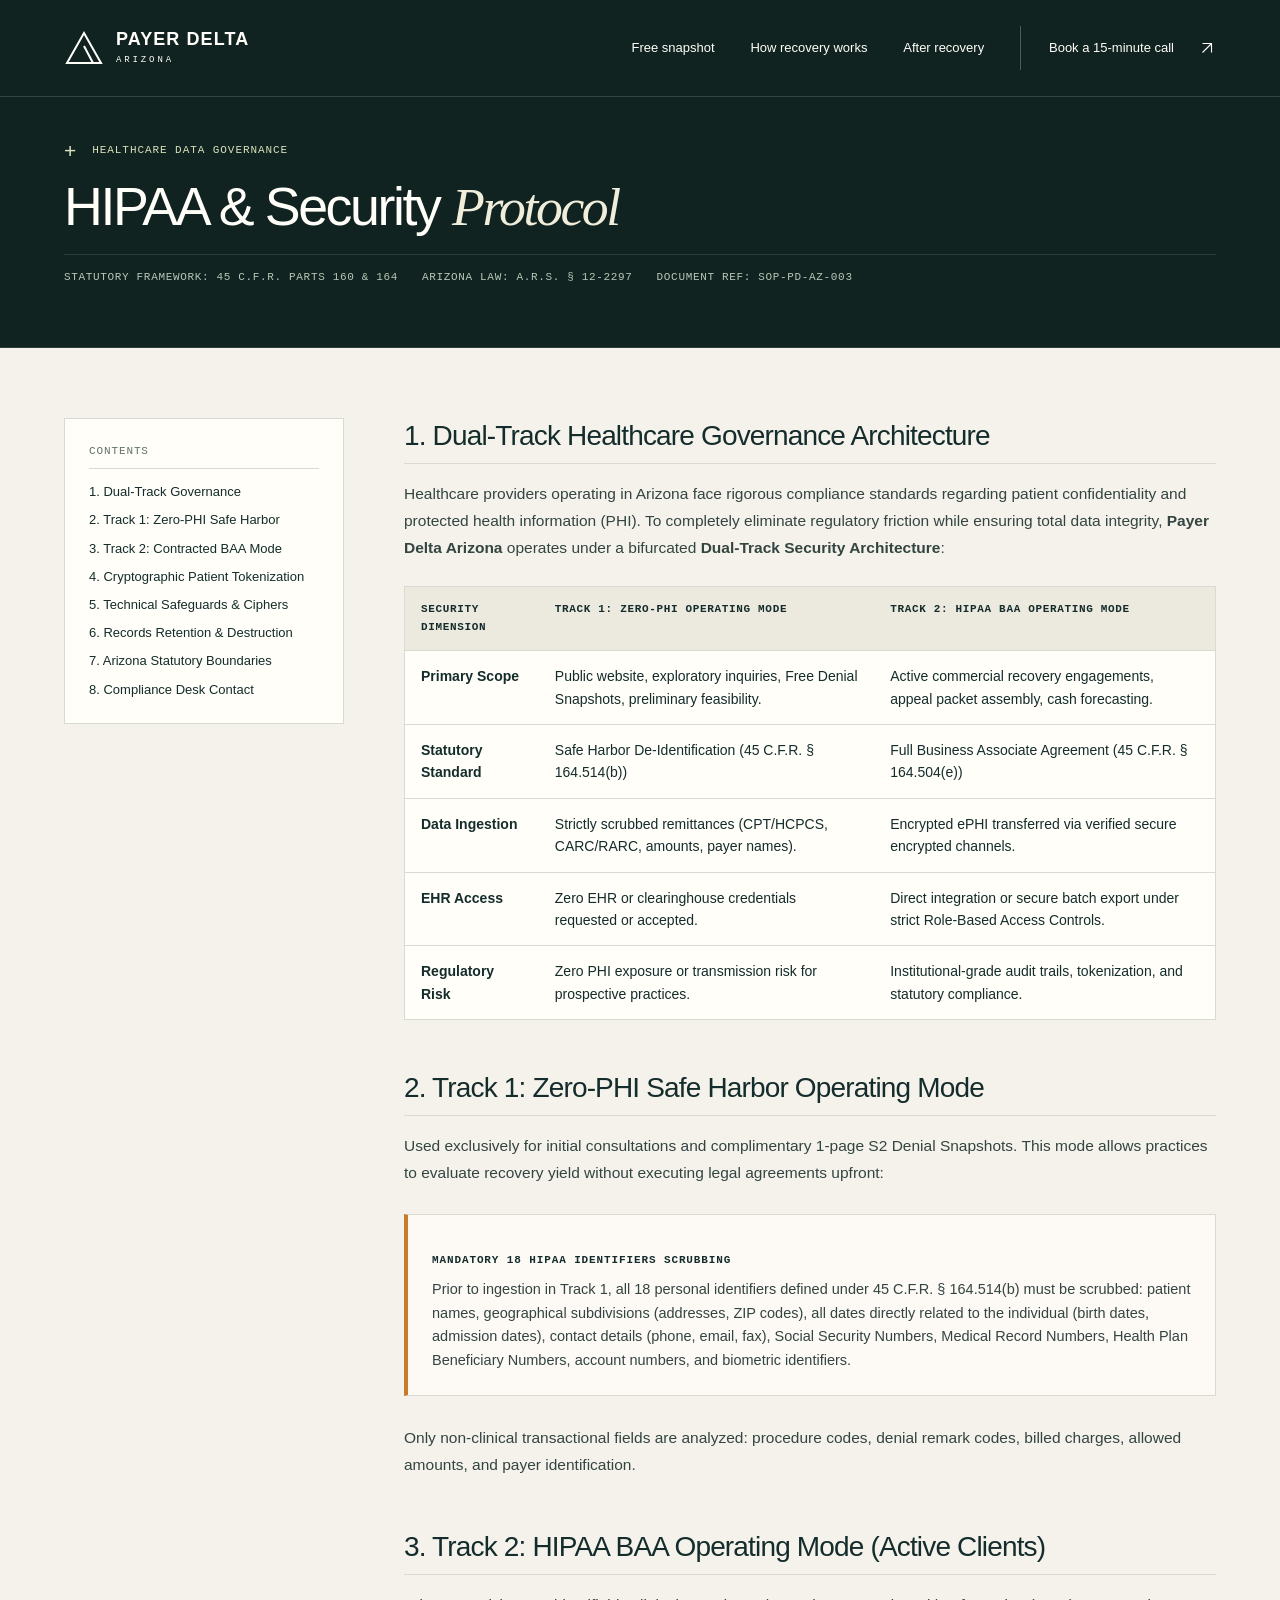
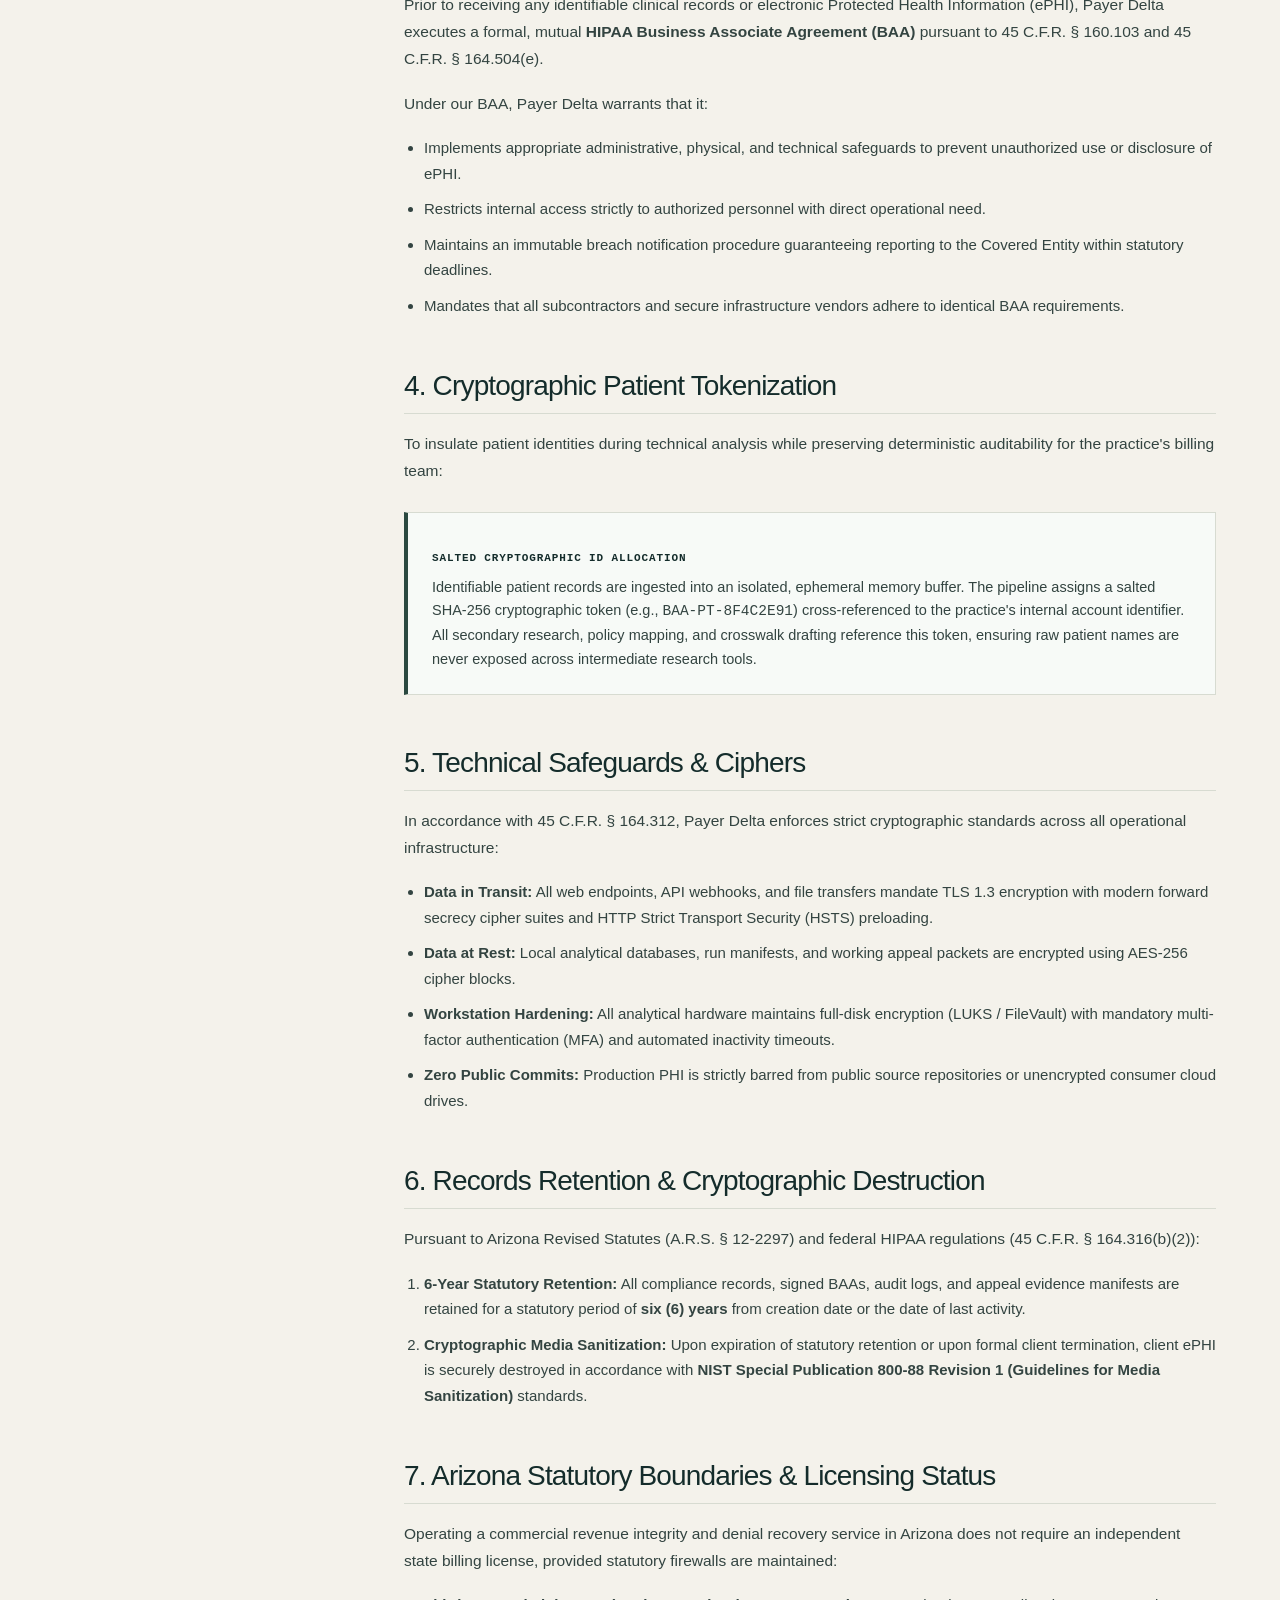
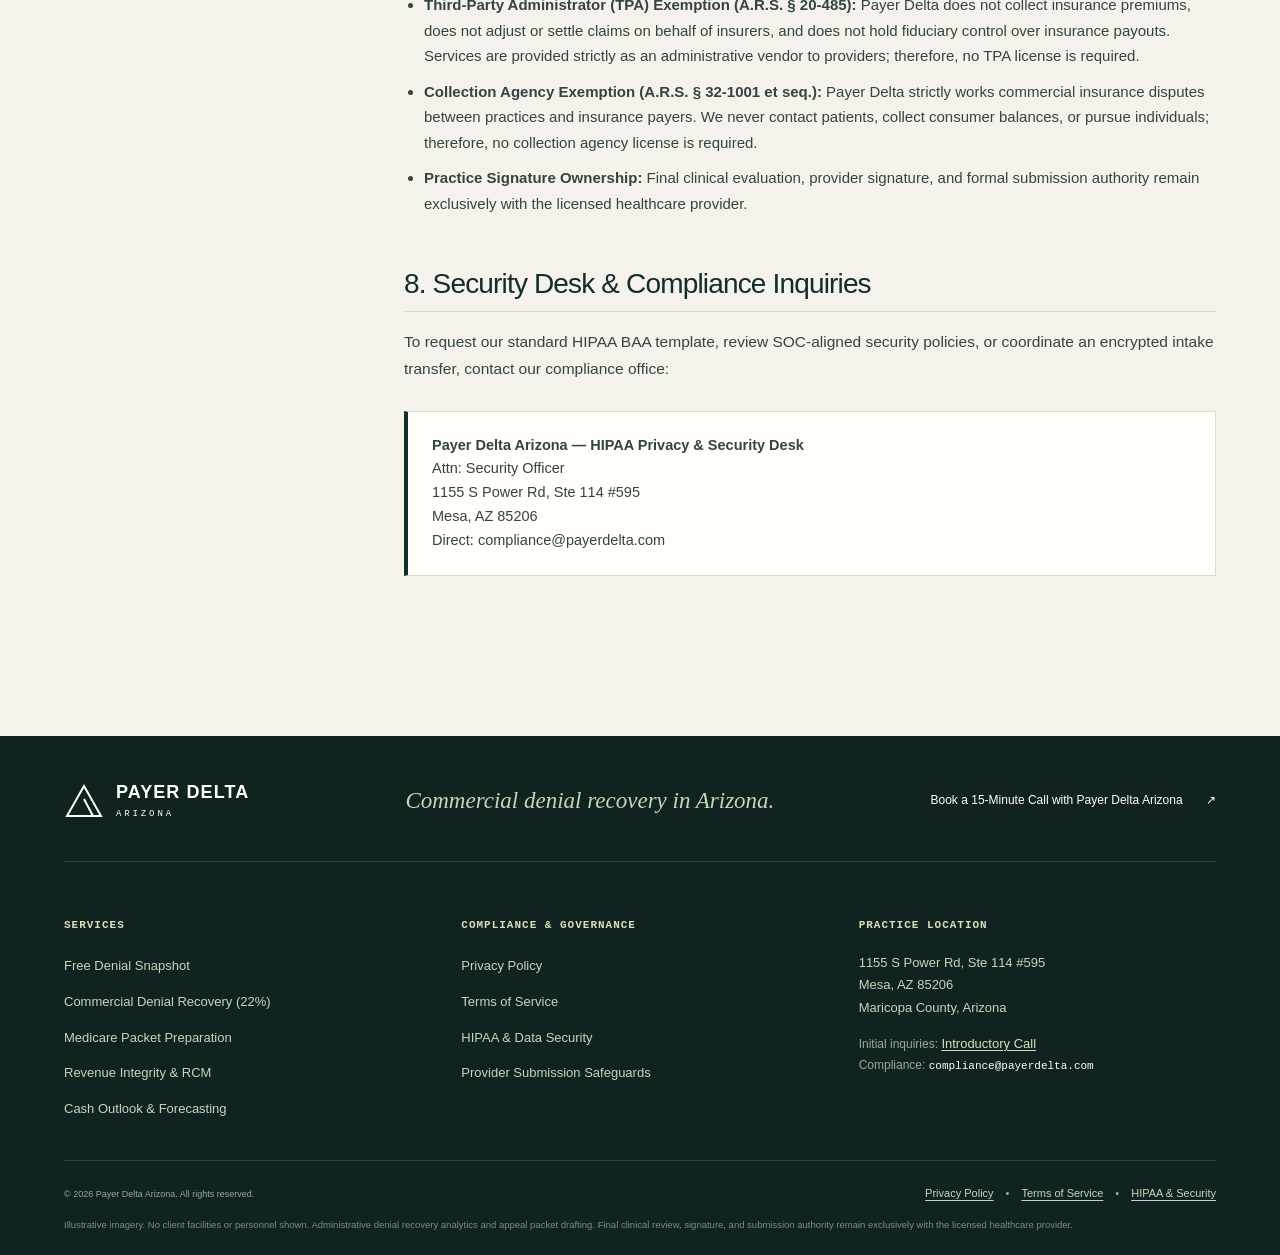
==== hipaa-security.html @ 9f5e20b3 "feat: add comprehensive privacy policy, terms of service, hipaa security protocols, remove venture s" ====
<!doctype html>
<html lang="en">
<head>
  <meta charset="utf-8">
  <meta name="viewport" content="width=device-width, initial-scale=1">
  <meta name="theme-color" content="#142c2b">
  <title>HIPAA Compliance &amp; Data Security Protocol — Payer Delta Arizona</title>
  <meta name="description" content="Payer Delta Arizona's HIPAA compliance, dual-track data security architecture, Safe Harbor de-identification standards, and BAA protocols for specialty medical practices.">
  <link rel="canonical" href="https://payerdelta.josephjilovec.com/hipaa-security">
  <link rel="icon" href="/payer-mark.svg" type="image/svg+xml">
  <link rel="stylesheet" href="/styles.css">
  <script src="/site.js" defer></script>
</head>
<body class="legal-document">
  <a class="skip-link" href="#main">Skip to content</a>
  <svg class="svg-library" xmlns="http://www.w3.org/2000/svg" aria-hidden="true"><defs><symbol id="arrow" viewBox="0 0 24 24"><path d="M5 12h14M13 5l7 7-7 7" fill="none" stroke="currentColor" stroke-width="1.5"/></symbol><symbol id="north-east" viewBox="0 0 24 24"><path d="M6 18 18 6M6 6h12v12" fill="none" stroke="currentColor" stroke-width="1.5"/></symbol><symbol id="delta" viewBox="0 0 40 40"><path d="M20 5 37 35H3L20 5Z" fill="none" stroke="currentColor" stroke-width="2"/><path d="M20 18 29 35" fill="none" stroke="currentColor" stroke-width="2"/></symbol></defs></svg>

  <header class="site-header" id="site-header">
    <div class="header-inner">
      <a class="brand" href="/" aria-label="Payer Delta Arizona home"><svg aria-hidden="true"><use href="#delta"/></svg><span>PAYER DELTA<small>ARIZONA</small></span></a>
      <button class="menu-toggle" type="button" aria-expanded="false" aria-controls="main-nav"><span class="menu-label">Menu</span><span class="menu-lines" aria-hidden="true"></span></button>
      <nav class="main-nav" id="main-nav" aria-label="Main navigation">
        <a href="/#snapshot">Free snapshot</a><a href="/#recovery">How recovery works</a><a href="/#after-recovery">After recovery</a>
        <a class="nav-cta" href="/#start">Book a 15-minute call <svg aria-hidden="true"><use href="#north-east"/></svg></a>
      </nav>
    </div>
  </header>

  <main id="main">
    <section class="legal-header">
      <div class="container">
        <div class="section-label"><span class="small-cross" aria-hidden="true">+</span> HEALTHCARE DATA GOVERNANCE</div>
        <h1>HIPAA &amp; Security <em>Protocol</em></h1>
        <div class="legal-meta">
          <span>STATUTORY FRAMEWORK: 45 C.F.R. PARTS 160 &amp; 164</span>
          <span>ARIZONA LAW: A.R.S. § 12-2297</span>
          <span>DOCUMENT REF: SOP-PD-AZ-003</span>
        </div>
      </div>
    </section>

    <div class="container legal-layout">
      <aside class="legal-nav-aside" aria-label="HIPAA Security Protocol Sections">
        <h3>Contents</h3>
        <ul>
          <li><a href="#dual-track">1. Dual-Track Governance</a></li>
          <li><a href="#track-one">2. Track 1: Zero-PHI Safe Harbor</a></li>
          <li><a href="#track-two">3. Track 2: Contracted BAA Mode</a></li>
          <li><a href="#tokenization">4. Cryptographic Patient Tokenization</a></li>
          <li><a href="#encryption">5. Technical Safeguards &amp; Ciphers</a></li>
          <li><a href="#retention">6. Records Retention &amp; Destruction</a></li>
          <li><a href="#regulatory-firewalls">7. Arizona Statutory Boundaries</a></li>
          <li><a href="#security-inquiries">8. Compliance Desk Contact</a></li>
        </ul>
      </aside>

      <article class="legal-content">
        <section id="dual-track">
          <h2>1. Dual-Track Healthcare Governance Architecture</h2>
          <p>Healthcare providers operating in Arizona face rigorous compliance standards regarding patient confidentiality and protected health information (PHI). To completely eliminate regulatory friction while ensuring total data integrity, <strong>Payer Delta Arizona</strong> operates under a bifurcated <strong>Dual-Track Security Architecture</strong>:</p>

          <table class="legal-table">
            <thead>
              <tr>
                <th>Security Dimension</th>
                <th>Track 1: Zero-PHI Operating Mode</th>
                <th>Track 2: HIPAA BAA Operating Mode</th>
              </tr>
            </thead>
            <tbody>
              <tr>
                <td><strong>Primary Scope</strong></td>
                <td>Public website, exploratory inquiries, Free Denial Snapshots, preliminary feasibility.</td>
                <td>Active commercial recovery engagements, appeal packet assembly, cash forecasting.</td>
              </tr>
              <tr>
                <td><strong>Statutory Standard</strong></td>
                <td>Safe Harbor De-Identification (45 C.F.R. § 164.514(b))</td>
                <td>Full Business Associate Agreement (45 C.F.R. § 164.504(e))</td>
              </tr>
              <tr>
                <td><strong>Data Ingestion</strong></td>
                <td>Strictly scrubbed remittances (CPT/HCPCS, CARC/RARC, amounts, payer names).</td>
                <td>Encrypted ePHI transferred via verified secure encrypted channels.</td>
              </tr>
              <tr>
                <td><strong>EHR Access</strong></td>
                <td>Zero EHR or clearinghouse credentials requested or accepted.</td>
                <td>Direct integration or secure batch export under strict Role-Based Access Controls.</td>
              </tr>
              <tr>
                <td><strong>Regulatory Risk</strong></td>
                <td>Zero PHI exposure or transmission risk for prospective practices.</td>
                <td>Institutional-grade audit trails, tokenization, and statutory compliance.</td>
              </tr>
            </tbody>
          </table>
        </section>

        <section id="track-one">
          <h2>2. Track 1: Zero-PHI Safe Harbor Operating Mode</h2>
          <p>Used exclusively for initial consultations and complimentary 1-page S2 Denial Snapshots. This mode allows practices to evaluate recovery yield without executing legal agreements upfront:</p>
          <div class="legal-callout warning">
            <h4>Mandatory 18 HIPAA Identifiers Scrubbing</h4>
            <p>Prior to ingestion in Track 1, all 18 personal identifiers defined under 45 C.F.R. § 164.514(b) must be scrubbed: patient names, geographical subdivisions (addresses, ZIP codes), all dates directly related to the individual (birth dates, admission dates), contact details (phone, email, fax), Social Security Numbers, Medical Record Numbers, Health Plan Beneficiary Numbers, account numbers, and biometric identifiers.</p>
          </div>
          <p>Only non-clinical transactional fields are analyzed: procedure codes, denial remark codes, billed charges, allowed amounts, and payer identification.</p>
        </section>

        <section id="track-two">
          <h2>3. Track 2: HIPAA BAA Operating Mode (Active Clients)</h2>
          <p>Prior to receiving any identifiable clinical records or electronic Protected Health Information (ePHI), Payer Delta executes a formal, mutual <strong>HIPAA Business Associate Agreement (BAA)</strong> pursuant to 45 C.F.R. § 160.103 and 45 C.F.R. § 164.504(e).</p>
          <p>Under our BAA, Payer Delta warrants that it:</p>
          <ul>
            <li>Implements appropriate administrative, physical, and technical safeguards to prevent unauthorized use or disclosure of ePHI.</li>
            <li>Restricts internal access strictly to authorized personnel with direct operational need.</li>
            <li>Maintains an immutable breach notification procedure guaranteeing reporting to the Covered Entity within statutory deadlines.</li>
            <li>Mandates that all subcontractors and secure infrastructure vendors adhere to identical BAA requirements.</li>
          </ul>
        </section>

        <section id="tokenization">
          <h2>4. Cryptographic Patient Tokenization</h2>
          <p>To insulate patient identities during technical analysis while preserving deterministic auditability for the practice's billing team:</p>
          <div class="legal-callout security">
            <h4>Salted Cryptographic ID Allocation</h4>
            <p>Identifiable patient records are ingested into an isolated, ephemeral memory buffer. The pipeline assigns a salted SHA-256 cryptographic token (e.g., <code>BAA-PT-8F4C2E91</code>) cross-referenced to the practice's internal account identifier. All secondary research, policy mapping, and crosswalk drafting reference this token, ensuring raw patient names are never exposed across intermediate research tools.</p>
          </div>
        </section>

        <section id="encryption">
          <h2>5. Technical Safeguards &amp; Ciphers</h2>
          <p>In accordance with 45 C.F.R. § 164.312, Payer Delta enforces strict cryptographic standards across all operational infrastructure:</p>
          <ul>
            <li><strong>Data in Transit:</strong> All web endpoints, API webhooks, and file transfers mandate TLS 1.3 encryption with modern forward secrecy cipher suites and HTTP Strict Transport Security (HSTS) preloading.</li>
            <li><strong>Data at Rest:</strong> Local analytical databases, run manifests, and working appeal packets are encrypted using AES-256 cipher blocks.</li>
            <li><strong>Workstation Hardening:</strong> All analytical hardware maintains full-disk encryption (LUKS / FileVault) with mandatory multi-factor authentication (MFA) and automated inactivity timeouts.</li>
            <li><strong>Zero Public Commits:</strong> Production PHI is strictly barred from public source repositories or unencrypted consumer cloud drives.</li>
          </ul>
        </section>

        <section id="retention">
          <h2>6. Records Retention &amp; Cryptographic Destruction</h2>
          <p>Pursuant to Arizona Revised Statutes (A.R.S. § 12-2297) and federal HIPAA regulations (45 C.F.R. § 164.316(b)(2)):</p>
          <ol>
            <li><strong>6-Year Statutory Retention:</strong> All compliance records, signed BAAs, audit logs, and appeal evidence manifests are retained for a statutory period of <strong>six (6) years</strong> from creation date or the date of last activity.</li>
            <li><strong>Cryptographic Media Sanitization:</strong> Upon expiration of statutory retention or upon formal client termination, client ePHI is securely destroyed in accordance with <strong>NIST Special Publication 800-88 Revision 1 (Guidelines for Media Sanitization)</strong> standards.</li>
          </ol>
        </section>

        <section id="regulatory-firewalls">
          <h2>7. Arizona Statutory Boundaries &amp; Licensing Status</h2>
          <p>Operating a commercial revenue integrity and denial recovery service in Arizona does not require an independent state billing license, provided statutory firewalls are maintained:</p>
          <ul>
            <li><strong>Third-Party Administrator (TPA) Exemption (A.R.S. § 20-485):</strong> Payer Delta does not collect insurance premiums, does not adjust or settle claims on behalf of insurers, and does not hold fiduciary control over insurance payouts. Services are provided strictly as an administrative vendor to providers; therefore, no TPA license is required.</li>
            <li><strong>Collection Agency Exemption (A.R.S. § 32-1001 et seq.):</strong> Payer Delta strictly works commercial insurance disputes between practices and insurance payers. We never contact patients, collect consumer balances, or pursue individuals; therefore, no collection agency license is required.</li>
            <li><strong>Practice Signature Ownership:</strong> Final clinical evaluation, provider signature, and formal submission authority remain exclusively with the licensed healthcare provider.</li>
          </ul>
        </section>

        <section id="security-inquiries">
          <h2>8. Security Desk &amp; Compliance Inquiries</h2>
          <p>To request our standard HIPAA BAA template, review SOC-aligned security policies, or coordinate an encrypted intake transfer, contact our compliance office:</p>
          <div class="legal-callout">
            <p><strong>Payer Delta Arizona — HIPAA Privacy &amp; Security Desk</strong><br>
            Attn: Security Officer<br>
            1155 S Power Rd, Ste 114 #595<br>
            Mesa, AZ 85206<br>
            Direct: <a href="mailto:compliance@payerdelta.com">compliance@payerdelta.com</a></p>
          </div>
        </section>
      </article>
    </div>
  </main>

  <footer class="site-footer">
    <div class="container">
      <div class="footer-top">
        <a class="brand" href="/" aria-label="Payer Delta Arizona home"><svg aria-hidden="true"><use href="#delta"/></svg><span>PAYER DELTA<small>ARIZONA</small></span></a>
        <p>Commercial denial recovery in Arizona.</p>
        <a class="footer-contact" href="https://calendar.app.google/TqcgNrw1Q7ddAnTF8" target="_blank" rel="noopener noreferrer">Book a 15-Minute Call with Payer Delta Arizona <span aria-hidden="true">↗</span></a>
      </div>

      <div class="footer-middle">
        <div class="footer-col">
          <h4>Services</h4>
          <ul>
            <li><a href="/#snapshot">Free Denial Snapshot</a></li>
            <li><a href="/#recovery">Commercial Denial Recovery (22%)</a></li>
            <li><a href="/#pricing">Medicare Packet Preparation</a></li>
            <li><a href="/#after-recovery">Revenue Integrity &amp; RCM</a></li>
            <li><a href="/#forecasting">Cash Outlook &amp; Forecasting</a></li>
          </ul>
        </div>
        <div class="footer-col">
          <h4>Compliance &amp; Governance</h4>
          <ul>
            <li><a href="/privacy">Privacy Policy</a></li>
            <li><a href="/terms">Terms of Service</a></li>
            <li><a href="/hipaa-security">HIPAA &amp; Data Security</a></li>
            <li><a href="/#faq">Provider Submission Safeguards</a></li>
          </ul>
        </div>
        <div class="footer-col">
          <h4>Practice Location</h4>
          <p class="footer-address">
            1155 S Power Rd, Ste 114 #595<br>
            Mesa, AZ 85206<br>
            Maricopa County, Arizona
          </p>
          <p class="footer-contact-info">
            Initial inquiries: <a href="https://calendar.app.google/TqcgNrw1Q7ddAnTF8" target="_blank" rel="noopener noreferrer">Introductory Call</a><br>
            Compliance: <span class="mono-contact">compliance@payerdelta.com</span>
          </p>
        </div>
      </div>

      <div class="footer-bottom">
        <span>&copy; 2026 Payer Delta Arizona. All rights reserved.</span>
        <div class="footer-legal-links">
          <a href="/privacy">Privacy Policy</a>
          <span aria-hidden="true">&bull;</span>
          <a href="/terms">Terms of Service</a>
          <span aria-hidden="true">&bull;</span>
          <a href="/hipaa-security">HIPAA &amp; Security</a>
        </div>
      </div>
      <span class="footer-disclaimer">Illustrative imagery. No client facilities or personnel shown. Administrative denial recovery analytics and appeal packet drafting. Final clinical review, signature, and submission authority remain exclusively with the licensed healthcare provider.</span>
    </div>
  </footer>
</body>
</html>
---- styles.css ----
/* Payer Delta Arizona */
:root{--ink:#142c2b;--ink-deep:#102321;--paper:#f4f2eb;--white:#fffef9;--muted:#61706a;--line:#d7dbd1;--sage:#d8e1bb;--gold:#d6c6a8;--serif:Georgia,'Times New Roman',serif;--sans:'Helvetica Neue',Arial,sans-serif;--mono:'Courier New',monospace;--gutter:clamp(24px,5vw,88px);--header-height:96px}
*{box-sizing:border-box}html{scroll-behavior:smooth;scroll-padding-top:110px}body{margin:0;background:var(--paper);color:var(--ink);font-family:var(--sans);font-size:16px;line-height:1.6;-webkit-font-smoothing:antialiased}body.menu-is-open{overflow:hidden}a{color:inherit;text-decoration:none}button{font:inherit;color:inherit}button,a,summary{-webkit-tap-highlight-color:transparent}button{cursor:pointer}img{display:block;max-width:100%}svg{width:24px;height:24px;flex:none}::selection{background:var(--sage);color:var(--ink)}[hidden]{display:none!important}h1,h2,h3,p{margin:0}h1,h2,h3{font-weight:400}em{font-family:var(--serif);font-weight:400}button:focus-visible,a:focus-visible,summary:focus-visible,[tabindex]:focus-visible{outline:3px solid #899c56;outline-offset:6px}.container{width:min(100% - var(--gutter)*2,1440px);margin-inline:auto}.section-space{padding-block:clamp(80px,9vw,145px)}.section-label,.eyebrow,.pricing-label,.file-kicker,.step-index{font-family:var(--mono);font-size:11px;font-weight:400;line-height:1.5;letter-spacing:.085em}.section-label{display:flex;gap:15px;align-items:center;margin-bottom:32px}.small-cross{font-family:var(--sans);font-size:21px;font-weight:300;line-height:1}.display-heading{font-size:clamp(42px,4.3vw,70px);line-height:1.07;letter-spacing:-.052em}.display-heading em{letter-spacing:-.055em}.section-lede{font-size:18px;line-height:1.65}.text-link{display:inline-flex;align-items:center;gap:28px;font-size:14px;font-weight:500;padding-block:12px;border-bottom:1px solid currentColor;line-height:1.4}.text-link svg{width:20px;height:20px;transition:transform .25s}.text-link:hover svg{transform:translate(3px,-2px)}.text-link.light{color:var(--white)}.button{display:inline-flex;justify-content:space-between;gap:36px;align-items:center;font-size:14px;line-height:1.4;min-height:60px;padding:18px 23px;transition:background .25s,color .25s,transform .25s}.button:hover{transform:translateY(-2px)}.button-light{background:var(--paper);color:var(--ink)}.button-light:hover{background:var(--sage)}.button svg{width:21px;height:21px}.status-dot{display:inline-block;width:6px;height:6px;border-radius:50%;background:var(--sage);flex:none}.svg-library{position:absolute;width:0;height:0;overflow:hidden}.skip-link{position:fixed;top:-100px;left:20px;background:var(--paper);padding:12px 20px;z-index:1000}.skip-link:focus{top:12px}.site-header{position:fixed;z-index:50;inset:0 0 auto;height:var(--header-height);color:var(--white);transition:background .3s,border-color .3s;height:auto;border-bottom:1px solid rgba(255,255,255,.15)}.site-header[data-scrolled=true]{background:rgba(16,35,33,.96);border-color:rgba(255,255,255,.13)}.header-inner{width:calc(100% - var(--gutter)*2);margin:auto;display:flex;align-items:center;justify-content:space-between;gap:28px;min-height:var(--header-height)}.brand{display:inline-flex;gap:12px;align-items:center;line-height:1.1;flex:none}.brand svg{width:40px;height:40px}.brand>span{font-size:18px;font-weight:600;letter-spacing:.06em}.brand small{display:block;font-family:var(--mono);font-size:9px;letter-spacing:.32em;font-weight:400;margin-top:7px}.main-nav{display:flex;align-items:center;gap:clamp(20px,2.8vw,48px);font-size:13px}.main-nav>a{position:relative}.main-nav>a:not(.nav-cta):after{content:'';position:absolute;left:0;bottom:-7px;height:1px;width:100%;background:currentColor;transform:scaleX(0);transform-origin:left;transition:transform .25s}.main-nav>a:hover:after{transform:scaleX(1)}.main-nav .nav-cta{display:flex;gap:24px;align-items:center;padding:12px 0 12px 28px;border-left:1px solid #ffffff40}.main-nav .nav-cta svg{width:18px;height:18px}.menu-toggle{display:none}.hero{min-height:850px;min-height:max(850px,94svh);position:relative;overflow:hidden;color:var(--white);background:var(--ink-deep)}.hero-image,.hero-image img,.hero-shade{position:absolute;inset:0;width:100%;height:100%}.hero-image img{object-fit:cover;object-position:55% 50%}.hero-shade{background:linear-gradient(90deg,rgba(9,24,23,.86),rgba(9,24,23,.53) 44%,rgba(9,24,23,.1) 82%),linear-gradient(0deg,rgba(9,24,23,.65),transparent 48%,rgba(9,24,23,.2))}.hero-inner{position:relative;z-index:1;display:flex;flex-direction:column;min-height:inherit;padding-top:146px;padding-bottom:30px}.hero-topline{display:flex;justify-content:space-between;gap:24px;align-items:center}.hero-topline .eyebrow{display:flex;align-items:center;gap:10px}.hero-location{font:10px var(--mono);letter-spacing:.09em}.hero-copy{margin-block:auto;padding-top:90px;padding-bottom:65px;max-width:920px}.hero h1{font-size:clamp(64px,7.4vw,122px);line-height:.99;letter-spacing:-.066em}.hero h1 em{color:#f0eddb;letter-spacing:-.068em}.hero-copy>p{max-width:485px;font-size:18px;line-height:1.65;margin-top:32px;color:#e1e6de}.hero-actions{display:flex;align-items:center;gap:32px;flex-wrap:wrap;margin-top:34px}.hero-actions .text-link{border-color:#fff7}.hero-bottom{display:flex;justify-content:space-between;align-items:end;gap:36px;padding-top:25px;border-top:1px solid #fff4}.hero-bottom>p{font-size:13px;line-height:1.8}.hero-bottom>p>span{font-size:11px;color:#d9dfd5}.hero-fee{display:flex;align-items:center;gap:18px}.fee-number{font-size:60px;line-height:1;letter-spacing:-.06em}.fee-number>small{font-size:30px;vertical-align:top;line-height:1.2}.hero-fee>span:nth-child(2){font-size:12px;line-height:1.5}.hero-fee>span:nth-child(2)>small{display:block;max-width:230px;color:#d4dace;font-size:10px;margin-top:4px}.hero-fee>svg{margin-left:16px;width:22px;height:22px}.hero-vertical{position:absolute;top:50%;right:21px;writing-mode:vertical-rl;font:9px var(--mono);letter-spacing:.15em;color:#fff9}.chapter-nav{border-bottom:1px solid var(--line);background:#eceee5}.chapter-inner{display:grid;grid-template-columns:1.4fr 1fr 1fr 1fr;align-items:center;min-height:94px}.chapter-inner>p{font-size:13px}.chapter-inner>a{padding:25px 27px;border-left:1px solid var(--line);display:flex;gap:19px;align-items:center;justify-content:space-between;font-size:17px;transition:background .25s}.chapter-inner>a>span:first-child{font:10px var(--mono);color:#687360;margin-right:auto}.chapter-inner>a>span:last-child{margin-left:16px}.chapter-inner>a:hover{background:#dce3cb}.intro-layout{display:grid;grid-template-columns:1.5fr .8fr;gap:8%;align-items:end}.intro-copy{max-width:420px;font-size:15px;color:var(--muted)}.intro-copy p+p{margin-top:20px}.intro-copy .text-link{margin-top:24px;color:var(--ink)}.scope-strip{display:flex;align-items:center;gap:42px;margin-top:80px;padding-top:25px;border-top:1px solid var(--line)}.scope-strip>span{font:10px var(--mono);color:#63745d;letter-spacing:.06em;margin-right:auto}.scope-strip p{font-size:13px}.recovery-section{background:var(--ink);color:var(--white);padding-block:100px 40px;position:relative}.recovery-heading{margin-bottom:70px}.recovery-heading .display-heading{max-width:900px}.recovery-heading em{color:#cad6b6}.recovery-story{display:grid;grid-template-columns:1fr .85fr;gap:12%;align-items:start}.story-sticky{position:sticky;top:130px;padding-bottom:100px}.file-window{background:#edf0e5;color:var(--ink);box-shadow:0 25px 80px #0002}.window-top{display:flex;justify-content:space-between;gap:15px;padding:21px 25px;border-bottom:1px solid #ccd3c2;font:9px var(--mono);letter-spacing:.03em}.window-top>span:first-child{display:flex;align-items:center;gap:8px}.window-top .status-dot{background:#597847}.file-tabs{display:flex;border-bottom:1px solid #ccd3c2}.file-tabs>a{padding:16px 22px;flex:1;font:10px var(--mono);display:flex;gap:12px;transition:background .25s}.file-tabs a.active{background:#dbe4ca}.case-view{padding:34px 30px 29px;min-height:414px}.file-kicker{font-size:9px;color:#5f6d5b}.case-view h3{font-size:36px;line-height:1.13;letter-spacing:-.045em;margin-top:12px}.file-rows{margin-top:28px}.file-rows>div{display:flex;justify-content:space-between;align-items:center;gap:15px;padding:10px 0;border-top:1px solid #cfd7c5;font-size:11px}.file-rows span{color:#687161}.file-rows b{font-weight:500;text-align:right}.file-rows b.amber{color:#83623b}.file-callout{display:flex;align-items:center;gap:18px;margin-top:23px}.file-callout>span{display:grid;place-items:center;width:40px;height:40px;border:1px solid #a5b68b;border-radius:50%;font:12px var(--mono);flex:none}.file-callout p{font-size:12px;color:#54634b;max-width:310px}.window-bottom{display:flex;justify-content:space-between;gap:18px;padding:16px 25px;background:#dfe5d4;font:8px var(--mono);letter-spacing:.04em}.story-footnote{font-size:11px;color:#aabbad;margin-top:19px}.story-steps{padding-top:15px}.story-step{min-height:65vh;padding-bottom:100px;scroll-margin-top:150px;opacity:.58;transition:opacity .4s}.story-step:last-child{min-height:58vh}.story-step.active{opacity:1}.step-index{color:#c4d4ac}.story-step h3{font-size:clamp(32px,3.3vw,52px);line-height:1.08;letter-spacing:-.048em;margin-top:24px}.story-step>p{margin-top:25px;font-size:15px;color:#c2cec5;line-height:1.8;max-width:390px}.step-deliverable{margin-top:32px;padding-top:18px;border-top:1px solid #ffffff32;max-width:390px}.step-deliverable>span{font:9px var(--mono);color:#bed09e;letter-spacing:.08em}.step-deliverable p{font-size:12px;margin-top:8px;color:#d8dfd1}.snapshot-section{background:#e9e1d4;padding-block:110px}.snapshot-layout{display:grid;grid-template-columns:1fr 1fr;gap:12%;align-items:center}.snapshot-intro .display-heading{font-size:clamp(44px,5.5vw,83px)}.snapshot-intro>p{margin-top:30px;max-width:400px;color:#676a5e;font-size:16px;line-height:1.8}.snapshot-intro>.text-link{margin-top:30px}.snapshot-paper{padding:30px 35px;background:#fcfaf2;box-shadow:13px 16px 0 #d3cabc40;transform:rotate(1.3deg)}.paper-top{display:flex;align-items:center;gap:12px;padding-bottom:21px;border-bottom:1px solid #d8dacc}.paper-top svg{width:35px;height:35px}.paper-top>span{font:9px/1.5 var(--mono);letter-spacing:.05em}.paper-top .paper-tag{margin-left:auto;font-size:8px;padding:5px 7px;background:#e5e9d9}.snapshot-paper h3{font-size:46px;line-height:1;letter-spacing:-.05em;padding-block:28px 24px}.snapshot-paper ol{list-style:none;margin:0;padding:0}.snapshot-paper li{display:flex;gap:23px;padding:18px 0;border-top:1px solid #d8dacc}.snapshot-paper li>span{font:10px var(--mono);color:#7f886f}.snapshot-paper li strong{font-size:13px;font-weight:500}.snapshot-paper li p{font-size:11px;line-height:1.7;color:#6a7362;max-width:330px;margin-top:3px}.paper-bottom{display:flex;gap:23px;border-top:1px solid #cfd4c4;padding-top:18px;margin-top:8px;align-items:start}.paper-bottom strong{font-size:11px;font-weight:500;max-width:115px;flex:none}.paper-bottom span{font-size:9px;color:#6a7362;line-height:1.7}.rcm-layout{display:grid;grid-template-columns:.95fr 1fr;gap:10%;align-items:center}.rcm-visual{height:690px;position:relative;overflow:hidden;background:#a6afa1}.rcm-visual:after{content:'';position:absolute;inset:0;background:linear-gradient(0deg,#0f252bd9,transparent 55%)}.rcm-visual img{width:100%;height:100%;object-fit:cover;object-position:48% 50%}.image-caption{position:absolute;bottom:35px;left:30px;right:30px;color:white;z-index:1}.image-caption>span{font:9px var(--mono);letter-spacing:.1em}.image-caption p{font-size:31px;line-height:1.1;letter-spacing:-.035em;margin-top:17px}.rcm-copy .display-heading{font-size:clamp(43px,4.5vw,71px)}.rcm-copy .section-lede{font-size:16px;color:var(--muted);margin-top:27px;max-width:440px}.service-accordion{margin-top:35px}.service-accordion details{border-top:1px solid var(--line)}.service-accordion details:last-child{border-bottom:1px solid var(--line)}summary{list-style:none;cursor:pointer}summary::-webkit-details-marker{display:none}.service-accordion summary{display:flex;align-items:center;gap:18px;padding:20px 0;font-size:15px;font-weight:500}.service-accordion summary>span{font:9px var(--mono);color:#798570}.service-accordion summary>i,.faq-list i{width:12px;height:12px;margin-left:auto;position:relative;flex:none}.service-accordion summary>i:before,.faq-list i:before{content:'';position:absolute;top:5px;left:0;width:12px;height:1px;background:currentColor}.service-accordion summary>i:after,.faq-list i:after{content:'';position:absolute;left:5px;top:0;height:12px;width:1px;background:currentColor;transition:transform .25s}details[open]>summary i:after{transform:rotate(90deg)}.service-accordion details>div{padding:0 20px 23px 36px;font-size:13px;color:var(--muted);line-height:1.8}.rcm-copy>.text-link{margin-top:26px}.forecast-section{padding-block:110px;background:#213c3a;color:var(--white)}.forecast-layout{display:grid;grid-template-columns:1fr 1fr;gap:10%;align-items:center}.forecast-copy .display-heading{font-size:clamp(43px,4.1vw,65px)}.forecast-copy em{color:#d3dfbd}.forecast-copy .section-lede{font-size:16px;color:#d2dcd0;margin-top:26px;max-width:440px}.forecast-distinction{font-size:12px;color:#afc2b4;max-width:390px;margin-top:24px}.forecast-copy>.text-link{margin-top:27px}.outlook-window{border:1px solid #ffffff30;background:#193331;box-shadow:15px 15px 0 #0d242733}.outlook-heading{padding:22px 25px;border-bottom:1px solid #ffffff20;display:flex;justify-content:space-between;gap:15px;align-items:center;font:9px var(--mono);color:#d0ddc3}.outlook-heading>span:first-child{display:flex;gap:10px;align-items:center}.outlook-heading>span:last-child{font-size:7px;color:#95ab9c}.forecast-tabs{display:flex;margin:25px 25px 0;border-bottom:1px solid #ffffff2b}.forecast-tabs button{padding:10px 18px 20px;background:none;border:0;border-bottom:2px solid transparent;color:#91a79d;font-size:40px;letter-spacing:-.05em;flex:1;text-align:left;line-height:1}.forecast-tabs button span{font-size:11px;letter-spacing:0;margin-left:2px}.forecast-tabs button[aria-selected=true]{border-color:#d8e4ba;color:#e3eacb}.horizon-visual{padding:30px 25px 0}.horizon-caption{font:8px var(--mono);color:#8da396;letter-spacing:.08em}.horizon-grid{position:relative;display:flex;flex-direction:column;gap:19px;margin-top:23px;padding:8px 0 15px;background:repeating-linear-gradient(90deg,transparent 0,transparent calc(33.333% - 1px),#ffffff14 calc(33.333% - 1px),#ffffff14 33.333%);border-left:1px solid #ffffff14;border-right:1px solid #ffffff14}.horizon-bar{display:flex;align-items:center;position:relative;font-size:9px;min-height:19px;isolation:isolate}.horizon-bar>span{padding-left:8px;color:#edf0df}.horizon-bar i{position:absolute;inset:0;z-index:-1;background:#4b6b5d}.bar-one{width:89%}.bar-two{width:70%}.bar-three{width:96%}.bar-one i{background:#58765c}.bar-two i{background:#416b65}.bar-three i{background:#436258}.horizon-marker{position:absolute;inset:0 auto 0 33.333%;width:1px;background:#dce6ba;transition:left .45s}.horizon-marker:before{position:absolute;content:'';width:5px;height:5px;border-radius:50%;background:#dce6ba;top:0;left:-2px}.horizon-axis{display:flex;justify-content:space-between;color:#91a79d;font:8px var(--mono);padding-top:9px}.outlook-panel{margin:27px 25px 0;padding-top:20px;border-top:1px solid #ffffff24;min-height:160px}.outlook-kicker{font:8px var(--mono);letter-spacing:.08em;color:#b3c699}.outlook-panel h3{font-size:23px;line-height:1.2;letter-spacing:-.03em;margin-top:10px}.outlook-panel p{font-size:12px;color:#b9caba;margin-top:13px;line-height:1.8}.outlook-note{padding:15px 25px 24px;font-size:9px;color:#95ab9b;line-height:1.7}.engagement-header{display:grid;grid-template-columns:1fr 1.4fr 1fr;gap:5%;align-items:end}.engagement-header .section-label{align-self:start;margin-top:9px;font-size:9px;gap:12px}.engagement-header .display-heading{font-size:clamp(42px,4.2vw,65px)}.engagement-header>p{font-size:14px;color:var(--muted)}.pricing-grid{display:grid;grid-template-columns:1fr 1fr;gap:0;margin-top:65px;border-top:1px solid var(--line);border-bottom:1px solid var(--line)}.price-primary{padding:45px 10% 45px 0}.pricing-label{font-size:10px;color:#657454}.price-number{font-size:clamp(100px,12vw,170px);line-height:1.1;letter-spacing:-.07em;margin-top:15px}.price-number small{font-size:.4em;vertical-align:top;line-height:1.6}.price-primary h3{font-size:25px;line-height:1.2;letter-spacing:-.035em;margin-top:10px}.price-primary>p:not(.price-number){font-size:14px;max-width:390px;color:var(--muted);margin-top:17px}.price-primary .text-link{margin-top:20px}.price-secondary{padding:45px 0 45px 12%;border-left:1px solid var(--line);display:flex;flex-direction:column;justify-content:center;gap:38px}.price-secondary>div+div{padding-top:30px;border-top:1px solid var(--line)}.price-secondary h3{font-size:27px;line-height:1.2;letter-spacing:-.035em;margin-top:15px}.price-secondary h3 span{font-size:13px;letter-spacing:0;display:block;margin-top:7px}.price-secondary p{font-size:13px;line-height:1.8;color:var(--muted);margin-top:15px;max-width:385px}.pricing-note{font-size:10px;color:#677462;margin-top:20px;max-width:750px}.faq-section{padding-bottom:130px;display:grid;grid-template-columns:.8fr 1.2fr;gap:12%}.faq-section .display-heading{font-size:clamp(42px,4.5vw,67px)}.faq-list{border-top:1px solid var(--line)}.faq-list details{border-bottom:1px solid var(--line)}.faq-list summary{display:flex;align-items:center;gap:25px;justify-content:space-between;padding:24px 0;font-size:15px}.faq-list details>p{font-size:13px;line-height:1.85;color:var(--muted);padding:0 30px 25px 0}.contact-section{background:var(--ink-deep);position:relative;color:var(--white);overflow:hidden}.contact-photo{position:absolute;inset:0;background-image:linear-gradient(90deg,#102321ee 8%,#102321c7 55%,#10232160),url('/assets/arizona-clinic-1916.webp');background-size:cover;background-position:50% 68%}.contact-inner{position:relative;padding-block:100px 85px}.contact-inner h2{font-size:clamp(55px,7vw,110px);line-height:1.04;letter-spacing:-.06em}.contact-inner h2 em{color:#d5ddbf}.contact-inner>p:not(.contact-note){font-size:16px;max-width:450px;color:#d0dace;margin-top:25px;line-height:1.8}.contact-actions{display:flex;align-items:center;gap:35px;margin-top:37px;flex-wrap:wrap}.contact-note{font-size:10px;color:#b8c7b7;margin-top:25px}.site-footer{background:var(--ink-deep);color:var(--white);padding-block:45px 24px}.footer-top{display:flex;justify-content:space-between;align-items:center;gap:30px;padding-bottom:40px;border-bottom:1px solid #ffffff24}.footer-top>p{font-family:var(--serif);font-style:italic;font-size:23px;color:#c8d5b8}.footer-contact{font-size:12px}.footer-contact span{margin-left:20px}.footer-bottom{display:flex;justify-content:space-between;gap:25px;align-items:center;padding-top:24px;color:#94aa9a;font-size:9px}.footer-bottom a{color:#c8d5bd}.reveal{opacity:1}.js .reveal.will-reveal{opacity:0;transform:translateY(20px);transition:opacity .7s,transform .7s}.js .reveal.is-visible{opacity:1;transform:none}
@media(min-width:1800px){.hero-copy{padding-top:130px;padding-bottom:100px}.hero{min-height:990px}}
@media(max-width:1100px){:root{--gutter:40px}.main-nav{gap:24px;font-size:12px}.main-nav .nav-cta{padding-left:20px;gap:15px}.brand>span{font-size:16px}.brand svg{width:33px;height:33px}.hero h1{font-size:86px}.hero-copy{max-width:780px}.hero-location{font-size:8px}.recovery-story{gap:8%;grid-template-columns:1.1fr 1fr}.case-view{padding:28px 24px}.file-tabs>a{padding-inline:18px}.window-top{padding-inline:20px;font-size:8px}.window-bottom{padding-inline:20px;font-size:7px}.story-step h3{font-size:40px}.snapshot-layout{gap:8%}.snapshot-paper{padding:27px}.rcm-layout{gap:7%}.rcm-visual{height:660px}.outlook-heading{padding-inline:20px}.forecast-tabs{margin-inline:20px}.forecast-tabs button{padding-inline:10px;font-size:36px}.outlook-heading>span:last-child{max-width:85px;text-align:right;line-height:1.5}.engagement-header{grid-template-columns:1.2fr 1fr}.engagement-header .section-label{grid-column:1/-1}.scope-strip{gap:25px}.scope-strip p{font-size:11px}.faq-section{gap:8%}.footer-top>p{font-size:20px}.footer-bottom{font-size:8px}}
@media(max-width:900px){:root{--header-height:80px;--gutter:28px}.hero{min-height:850px}.header-inner{gap:20px}.main-nav{gap:17px;font-size:11px}.main-nav .nav-cta{gap:12px;padding-left:15px}.hero h1{font-size:76px}.hero-location{display:none}.hero-inner{padding-top:130px}.hero-copy{padding-top:60px;padding-bottom:70px}.hero-copy>p{font-size:17px;max-width:440px}.hero-fee>span:nth-child(2)>small{max-width:160px}.hero-fee>svg{display:none}.hero-bottom>p{max-width:250px;font-size:12px}.hero-bottom>p>span{font-size:10px}.hero-vertical{right:8px;font-size:7px}.chapter-inner{grid-template-columns:1.2fr 1fr 1fr 1fr;min-height:80px}.chapter-inner>p{font-size:11px;max-width:100px}.chapter-inner>a{padding-inline:17px;font-size:14px;gap:10px}.chapter-inner>a>span:last-child{margin-left:0}.intro-layout{grid-template-columns:1.15fr .85fr;gap:7%}.intro-copy{font-size:13px}.scope-strip{flex-wrap:wrap;gap:16px 25px;margin-top:55px}.scope-strip>span{width:100%}.recovery-section{padding-top:80px}.recovery-story{gap:7%;grid-template-columns:1fr .9fr}.story-sticky{top:110px}.case-view h3{font-size:31px}.file-tabs>a{font-size:8px;gap:8px;padding-inline:12px}.file-rows>div{font-size:9px}.file-callout p{font-size:10px}.file-callout{gap:12px}.file-callout>span{width:32px;height:32px}.window-top{font-size:7px;padding-inline:15px}.window-bottom{font-size:6px;padding-inline:15px;gap:8px}.story-step h3{font-size:34px}.story-step>p{font-size:13px}.step-index{font-size:9px}.step-deliverable p{font-size:11px}.snapshot-layout{gap:7%}.snapshot-intro .display-heading{font-size:48px}.snapshot-intro>p{font-size:14px}.snapshot-paper{padding:24px}.snapshot-paper h3{font-size:40px}.paper-tag{display:none}.snapshot-paper li{gap:16px}.paper-bottom{gap:16px}.paper-bottom strong{max-width:85px;font-size:10px}.rcm-layout{grid-template-columns:.9fr 1fr;gap:7%}.rcm-visual{height:620px}.rcm-copy .display-heading{font-size:43px}.rcm-copy .section-label{font-size:9px;gap:10px}.rcm-copy .section-lede{font-size:14px}.service-accordion summary{font-size:13px;gap:13px}.forecast-layout{gap:7%}.forecast-copy .display-heading{font-size:43px}.forecast-copy .section-label{font-size:9px;gap:10px}.forecast-copy .section-lede{font-size:14px}.forecast-distinction{font-size:11px}.forecast-tabs button{font-size:32px;padding-inline:5px}.outlook-panel h3{font-size:21px}.outlook-panel p{font-size:11px}.outlook-heading{font-size:8px}.outlook-heading>span:last-child{font-size:6px}.outlook-note{font-size:8px}.footer-top{flex-wrap:wrap}.footer-contact{margin-left:auto}.footer-bottom{flex-wrap:wrap}.footer-bottom>span:nth-child(2){order:3;width:100%}}
@media(max-width:760px){.header-inner{min-height:78px}.brand>span{font-size:16px}.brand small{font-size:8px}.brand svg{width:33px;height:33px}.js .menu-toggle{display:flex;align-items:center;gap:15px;background:none;border:0;padding:15px 0 15px 15px;font-size:12px;color:var(--white);z-index:52}.menu-lines{display:block;width:22px;height:10px;border-top:1px solid currentColor;border-bottom:1px solid currentColor;transition:transform .25s}.menu-is-open .menu-lines{transform:rotate(-20deg)}.main-nav{flex-wrap:wrap}.js .main-nav{display:none;position:fixed;inset:78px 0 auto;background:var(--ink-deep);padding:32px var(--gutter) 50px;max-height:calc(100dvh - 78px);overflow-y:auto;box-shadow:0 30px 50px #0004}.js .main-nav[data-open=true]{display:flex;flex-direction:column;align-items:stretch;gap:0}.main-nav a{font-size:18px;padding:17px 0}.main-nav .nav-cta{border-left:0;border-top:1px solid #ffffff32;padding:23px 0 0;margin-top:17px;justify-content:space-between}.site-header:has(.main-nav[data-open=true]){background:var(--ink-deep)}.hero{min-height:850px;min-height:max(830px,100svh)}.hero-image img{object-position:43% 50%}.hero-shade{background:linear-gradient(90deg,#0a1b19cf,#0a1b1955),linear-gradient(0deg,#0a1b19d9,transparent 70%)}.hero-inner{padding-top:124px;padding-bottom:25px}.hero-topline .eyebrow{font-size:9px;letter-spacing:.055em;gap:9px}.hero-copy{padding-top:70px;padding-bottom:52px;margin-block:auto}.hero h1{font-size:clamp(42px,8.2vw,60px);letter-spacing:-.055em;line-height:1.04}.hero-copy>p{font-size:16px;max-width:410px;margin-top:25px}.hero-actions{gap:20px;margin-top:30px;align-items:start;flex-direction:column}.button{font-size:13px;min-height:57px;padding-inline:20px;gap:25px}.hero-actions .text-link{font-size:12px;padding-block:8px}.hero-bottom{align-items:center;gap:20px;flex-wrap:wrap}.hero-bottom>p{max-width:none;flex:1 1 100%;font-size:11px}.hero-bottom>p>br{display:none}.hero-bottom>p>span{font-size:9px;display:block}.hero-fee{gap:14px}.fee-number{font-size:42px}.fee-number>small{font-size:23px}.hero-fee>span:nth-child(2){font-size:10px}.hero-fee>span:nth-child(2)>small{font-size:9px;max-width:none}.hero-fee>svg{display:block;width:18px;height:18px;margin-left:10px}.hero-vertical{display:none}.chapter-inner{grid-template-columns:repeat(3,minmax(0,1fr));width:100%;min-height:78px}.chapter-inner>p{display:none}.chapter-inner>a{padding:25px 18px;gap:10px;font-size:13px}.chapter-inner>a:first-of-type{border:0}.chapter-inner>a>span:first-child{font-size:8px}.chapter-inner>a>span:last-child{font-size:12px}.section-space{padding-block:80px}.section-label{font-size:9px;margin-bottom:25px;gap:12px}.display-heading{font-size:clamp(38px,7.2vw,56px);letter-spacing:-.05em}.intro-layout{grid-template-columns:1fr;gap:32px}.intro-copy{max-width:490px;font-size:15px}.intro-copy .text-link{margin-top:15px}.scope-strip{gap:11px 22px;margin-top:45px;padding-top:20px}.scope-strip p{font-size:10px}.scope-strip>span{font-size:8px}.recovery-section{padding-block:75px 20px}.recovery-heading{margin-bottom:40px}.recovery-heading .display-heading{font-size:clamp(37px,6.7vw,50px)}.recovery-story{display:flex;flex-direction:column;gap:35px}.story-sticky{position:relative;top:auto;width:100%;padding-bottom:0}.file-window{max-width:none}.window-top{font-size:8px;padding:18px 20px}.file-tabs>a{font-size:10px;padding:15px 20px;justify-content:center}.case-view{padding:26px;min-height:390px}.case-view h3{font-size:33px}.file-rows>div{font-size:11px;padding:10px 0}.file-callout p{font-size:11px;max-width:350px}.window-bottom{font-size:7px;padding:14px 20px}.story-footnote{font-size:10px}.story-steps{padding-top:0}.story-step,.story-step:last-child{min-height:0;padding:30px 0 38px;border-top:1px solid #ffffff32;opacity:1}.story-step h3{font-size:36px;margin-top:17px}.story-step>p{font-size:14px;max-width:none;margin-top:20px}.step-deliverable{margin-top:20px;max-width:none;padding-top:14px}.step-deliverable p{font-size:12px}.snapshot-section{padding-block:75px}.snapshot-layout{grid-template-columns:1fr;gap:45px}.snapshot-intro .display-heading{font-size:54px}.snapshot-intro>p{max-width:none;font-size:15px;margin-top:25px}.snapshot-intro>.text-link{margin-top:20px}.snapshot-paper{padding:28px 25px;transform:rotate(.6deg)}.snapshot-paper h3{font-size:47px}.snapshot-paper li{gap:22px}.snapshot-paper li strong{font-size:14px}.snapshot-paper li p{font-size:12px;max-width:none}.paper-top .paper-tag{display:block;font-size:7px}.paper-bottom strong{max-width:110px;font-size:11px}.paper-bottom span{font-size:10px}.rcm-layout{display:flex;flex-direction:column;gap:50px}.rcm-visual{width:100%;height:auto;aspect-ratio:1.14}.rcm-visual img{object-position:50% 50%}.rcm-copy .display-heading{font-size:52px}.rcm-copy .section-lede{font-size:15px;max-width:none}.rcm-copy .section-label{font-size:9px}.service-accordion{margin-top:25px}.service-accordion summary{font-size:15px;padding-block:21px}.service-accordion details>div{font-size:14px}.image-caption{left:25px;bottom:26px}.image-caption p{font-size:30px}.forecast-section{padding-block:75px}.forecast-layout{grid-template-columns:1fr;gap:40px}.forecast-copy .display-heading{font-size:52px}.forecast-copy .section-lede{font-size:15px;max-width:none}.forecast-distinction{font-size:12px;max-width:none}.forecast-copy>.text-link{margin-top:20px}.outlook-heading{font-size:9px;padding:22px 23px}.outlook-heading>span:last-child{font-size:7px;max-width:110px}.forecast-tabs{margin-inline:23px}.forecast-tabs button{font-size:40px;padding-inline:12px}.horizon-visual{padding-inline:23px}.outlook-panel{margin-inline:23px;min-height:153px}.outlook-panel h3{font-size:25px}.outlook-panel p{font-size:13px}.outlook-note{font-size:10px;padding-inline:23px}.engagement-header{grid-template-columns:1fr;gap:20px}.engagement-header .section-label{margin:0 0 5px}.engagement-header .display-heading{font-size:52px}.engagement-header>p{font-size:15px;max-width:400px}.pricing-grid{grid-template-columns:1fr;margin-top:35px}.price-primary{padding:30px 0 37px}.price-number{font-size:130px}.price-primary h3{font-size:26px}.price-primary>p:not(.price-number){max-width:none;font-size:14px}.price-secondary{padding:32px 0;border-left:0;border-top:1px solid var(--line);gap:30px}.price-secondary p{max-width:none;font-size:14px}.price-secondary h3{font-size:27px}.pricing-note{font-size:11px}.faq-section{grid-template-columns:1fr;gap:35px;padding-bottom:80px}.faq-section .display-heading{font-size:52px}.faq-list summary{font-size:15px;padding-block:24px}.faq-list details>p{font-size:14px}.contact-inner{padding-block:80px 65px}.contact-inner h2{font-size:clamp(49px,8.8vw,66px);letter-spacing:-.055em}.contact-inner>p:not(.contact-note){font-size:15px;max-width:420px}.contact-photo{background-position:62% 50%;background-image:linear-gradient(90deg,#102321e6,#102321a6),url('/assets/arizona-clinic-960.webp')}.contact-actions{gap:22px;align-items:start;flex-direction:column}.contact-actions .text-link{font-size:13px}.contact-note{font-size:10px;max-width:290px}.site-footer{padding-top:35px}.footer-top{display:grid;grid-template-columns:1fr;gap:23px;padding-bottom:30px}.footer-top>p{font-size:23px}.footer-contact{margin:0;font-size:12px}.footer-bottom{font-size:9px;line-height:1.6;gap:16px}.footer-bottom>span:nth-child(2){font-size:8px}.text-link{font-size:13px}.reveal{transition-duration:.5s!important}}
@media(max-width:380px){:root{--gutter:21px}.hero h1{font-size:38px}.hero-copy>p{font-size:15px}.hero-topline .eyebrow{font-size:8px}.chapter-inner>a{padding-inline:13px;font-size:12px}.chapter-inner>a>span:last-child{display:none}.hero-actions .button{font-size:12px;gap:15px}.case-view{padding:24px 20px}.file-rows>div{font-size:10px}.snapshot-paper{padding:23px 21px}.paper-top .paper-tag{font-size:6px}.rcm-copy .display-heading,.forecast-copy .display-heading,.engagement-header .display-heading{font-size:46px}.forecast-tabs button{font-size:34px}.outlook-heading>span:last-child{max-width:80px}.horizon-bar{font-size:8px}.contact-inner h2{font-size:46px}}
@media(prefers-reduced-motion:reduce){html{scroll-behavior:auto}*,*:before,*:after{animation:none!important;transition:none!important}.js .reveal.will-reveal{opacity:1;transform:none}.story-step{opacity:1}.button:hover{transform:none}}
@media(max-width:380px){.file-tabs>a{min-width:0;font-size:9px;gap:6px;padding-inline:10px}}

@media(max-width:760px){html:not(.js) .site-header{position:absolute;background:var(--ink-deep)}html:not(.js) .header-inner{flex-wrap:wrap;padding-block:18px;gap:16px}html:not(.js) .main-nav{width:100%;gap:4px 18px}html:not(.js) .main-nav>a{font-size:12px;padding:5px 0}html:not(.js) .main-nav .nav-cta{border:0;padding:5px 0;margin:0;font-size:12px}html:not(.js) .hero-inner{padding-top:225px}.chapter-inner>a{min-width:0}}

.sample-disclosure{max-width:730px;margin-top:25px;color:#c5d2c2;font-size:14px;line-height:1.8}.inline-source{text-decoration:underline;text-underline-offset:3px}.contact-actions .button{max-width:100%}.contact-actions .button>span{min-width:0}.footer-contact{max-width:310px;line-height:1.8}.footer-legal{max-width:370px;font-size:11px;line-height:1.8;color:#c8d5bd}
@media(max-width:760px){.sample-disclosure{font-size:13px;margin-top:21px}.contact-actions .button{gap:24px}.footer-contact{max-width:100%}.footer-legal{font-size:10px}}

/* Recovery-led service page */
.recovery-led .hero-copy{max-width:1040px;padding-top:65px;padding-bottom:50px}
.recovery-led .hero h1{font-size:clamp(58px,6.3vw,100px);line-height:1.02}
.recovery-led .hero-copy>p{max-width:680px}
.recovery-led .hero-bottom>p{max-width:600px}
.recovery-led .hero-bottom>p>span{display:inline;font-size:inherit;color:inherit}
.audience-strip .scope-strip{margin-top:0;padding-block:22px;border-top:0;border-bottom:1px solid var(--line)}
.snapshot-intro .snapshot-first-step{color:var(--ink);font-size:18px;line-height:1.7}
.snapshot-intro>p+p{margin-top:18px}
.snapshot-booking{margin-top:30px}
.snapshot-booking .button{max-width:100%;gap:24px}
.snapshot-booking .button>span{min-width:0}
.button-dark{background:var(--ink);color:var(--white)}
.button-dark:hover{background:#2b4940}
.after-recovery-section .display-heading{font-size:clamp(40px,4vw,64px)}
.service-accordion details>.forecast-detail{padding:0 0 24px}
.after-forecast-intro{font-size:13px;line-height:1.8;color:var(--muted);padding-bottom:18px}
.after-recovery-section .outlook-window{color:var(--white);margin-top:4px}
@media(max-width:900px){.recovery-led .hero-copy{padding-top:55px;padding-bottom:45px}.recovery-led .hero h1{font-size:clamp(58px,8vw,77px)}.recovery-led .hero-bottom>p{max-width:410px}}
@media(max-width:760px){.recovery-led .hero-copy{max-width:none;padding-top:40px;padding-bottom:36px}.recovery-led .hero h1{font-size:clamp(32px,7.8vw,58px);line-height:1.06}.recovery-led .hero-copy>p{font-size:16px;line-height:1.65;max-width:100%}.recovery-led .hero-bottom>p{max-width:none;font-size:11px}.recovery-led .hero-bottom>p>span{display:inline;font-size:inherit}.recovery-led .chapter-inner>a{gap:6px;font-size:12px;padding-inline:14px}.snapshot-intro .snapshot-first-step{font-size:16px}.snapshot-booking .button{font-size:12px;gap:20px}.after-recovery-section .display-heading{font-size:clamp(40px,7.2vw,52px)}.after-forecast-intro{font-size:13px}}
@media(max-width:380px){.recovery-led .hero h1{font-size:29px}.recovery-led .hero-copy>p{font-size:15px}.recovery-led .hero-bottom>p{font-size:10px}.snapshot-booking .button{padding-inline:16px;gap:16px}.after-recovery-section .forecast-tabs button{padding-inline:5px;font-size:32px}}


/* ==========================================================================
   Payer Delta Arizona — Legal, Privacy & Compliance Layout
   ========================================================================== */
.legal-header {
  background: var(--ink-deep);
  color: var(--white);
  padding-top: 140px;
  padding-bottom: 60px;
  border-bottom: 1px solid rgba(255, 255, 255, 0.12);
}

.legal-header .section-label {
  color: var(--sage);
  margin-bottom: 16px;
}

.legal-header h1 {
  font-size: clamp(38px, 4.2vw, 64px);
  line-height: 1.08;
  letter-spacing: -0.045em;
  margin-bottom: 18px;
}

.legal-header h1 em {
  color: #f0eddb;
}

.legal-meta {
  display: flex;
  flex-wrap: wrap;
  gap: 24px;
  font-family: var(--mono);
  font-size: 11px;
  letter-spacing: 0.06em;
  color: #b8c7b7;
  padding-top: 14px;
  border-top: 1px solid rgba(255, 255, 255, 0.1);
}

.legal-layout {
  display: grid;
  grid-template-columns: 280px 1fr;
  gap: 60px;
  padding-block: 70px 110px;
  align-items: start;
}

.legal-nav-aside {
  position: sticky;
  top: 120px;
  background: var(--white);
  border: 1px solid var(--line);
  padding: 24px;
}

.legal-nav-aside h3 {
  font-family: var(--mono);
  font-size: 11px;
  letter-spacing: 0.08em;
  text-transform: uppercase;
  color: var(--muted);
  margin-bottom: 14px;
  padding-bottom: 8px;
  border-bottom: 1px solid var(--line);
}

.legal-nav-aside ul {
  list-style: none;
  padding: 0;
  margin: 0;
  display: flex;
  flex-direction: column;
  gap: 10px;
}

.legal-nav-aside a {
  font-size: 13px;
  color: var(--ink);
  line-height: 1.4;
  transition: color 0.2s;
  display: block;
}

.legal-nav-aside a:hover {
  color: #2b4940;
  text-decoration: underline;
  text-underline-offset: 3px;
}

.legal-content {
  max-width: 860px;
}

.legal-content section {
  margin-bottom: 50px;
  scroll-margin-top: 120px;
}

.legal-content h2 {
  font-size: 28px;
  letter-spacing: -0.03em;
  line-height: 1.25;
  color: var(--ink);
  margin-bottom: 16px;
  padding-bottom: 10px;
  border-bottom: 1px solid var(--line);
}

.legal-content h3 {
  font-size: 19px;
  font-weight: 500;
  color: var(--ink);
  margin: 24px 0 10px;
}

.legal-content p {
  font-size: 15.5px;
  line-height: 1.75;
  color: #334441;
  margin-bottom: 18px;
}

.legal-content ul, .legal-content ol {
  margin: 0 0 20px 20px;
  padding: 0;
  color: #334441;
}

.legal-content li {
  font-size: 15px;
  line-height: 1.7;
  margin-bottom: 10px;
}

.legal-callout {
  background: var(--white);
  border-left: 4px solid var(--ink);
  border-top: 1px solid var(--line);
  border-right: 1px solid var(--line);
  border-bottom: 1px solid var(--line);
  padding: 22px 24px;
  margin: 28px 0;
}

.legal-callout.warning {
  border-left-color: #c97a2b;
  background: #fdfaf6;
}

.legal-callout.security {
  border-left-color: #2b4940;
  background: #f7faf7;
}

.legal-callout h4 {
  font-family: var(--mono);
  font-size: 11px;
  letter-spacing: 0.08em;
  text-transform: uppercase;
  margin-bottom: 8px;
  color: var(--ink);
}

.legal-callout p {
  font-size: 14.5px;
  line-height: 1.65;
  margin-bottom: 0;
}

.legal-table {
  width: 100%;
  border-collapse: collapse;
  margin: 25px 0;
  font-size: 14px;
  background: var(--white);
  border: 1px solid var(--line);
}

.legal-table th, .legal-table td {
  padding: 14px 16px;
  text-align: left;
  border-bottom: 1px solid var(--line);
  vertical-align: top;
}

.legal-table th {
  background: #ece9df;
  font-family: var(--mono);
  font-size: 11px;
  letter-spacing: 0.06em;
  text-transform: uppercase;
  color: var(--ink);
}

.legal-table td strong {
  color: var(--ink);
}

/* Footer Navigation Grid */
.footer-middle {
  display: grid;
  grid-template-columns: repeat(3, 1fr);
  gap: 40px;
  padding: 40px 0;
  border-bottom: 1px solid #ffffff24;
}

.footer-col h4 {
  font-family: var(--mono);
  font-size: 11px;
  letter-spacing: 0.09em;
  text-transform: uppercase;
  color: var(--sage);
  margin-bottom: 18px;
}

.footer-col ul {
  list-style: none;
  padding: 0;
  margin: 0;
  display: flex;
  flex-direction: column;
  gap: 10px;
}

.footer-col a {
  font-size: 13px;
  color: #c8d5bd;
  transition: color 0.2s;
}

.footer-col a:hover {
  color: var(--white);
  text-decoration: underline;
  text-underline-offset: 3px;
}

.footer-address {
  font-size: 13px;
  line-height: 1.7;
  color: #c8d5bd;
  margin-bottom: 14px;
}

.footer-contact-info {
  font-size: 12px;
  line-height: 1.7;
  color: #94aa9a;
}

.footer-contact-info a {
  color: var(--sage);
  text-decoration: underline;
  text-underline-offset: 2px;
}

.mono-contact {
  font-family: var(--mono);
  font-size: 11px;
  color: var(--white);
}

.footer-legal-links {
  display: flex;
  align-items: center;
  gap: 12px;
  font-size: 11px;
}

.footer-legal-links a {
  color: #c8d5bd;
  text-decoration: underline;
  text-underline-offset: 3px;
  transition: color 0.2s;
}

.footer-legal-links a:hover {
  color: var(--white);
}

.footer-disclaimer {
  display: block;
  font-size: 9.5px;
  line-height: 1.6;
  color: #7b8e84;
  margin-top: 14px;
  text-align: left;
}

@media(max-width: 900px) {
  .legal-layout {
    grid-template-columns: 1fr;
    gap: 40px;
  }
  .legal-nav-aside {
    position: static;
    top: auto;
  }
  .footer-middle {
    grid-template-columns: 1fr 1fr;
  }
}

@media(max-width: 600px) {
  .footer-middle {
    grid-template-columns: 1fr;
    gap: 30px;
  }
  .legal-meta {
    flex-direction: column;
    gap: 8px;
  }
}
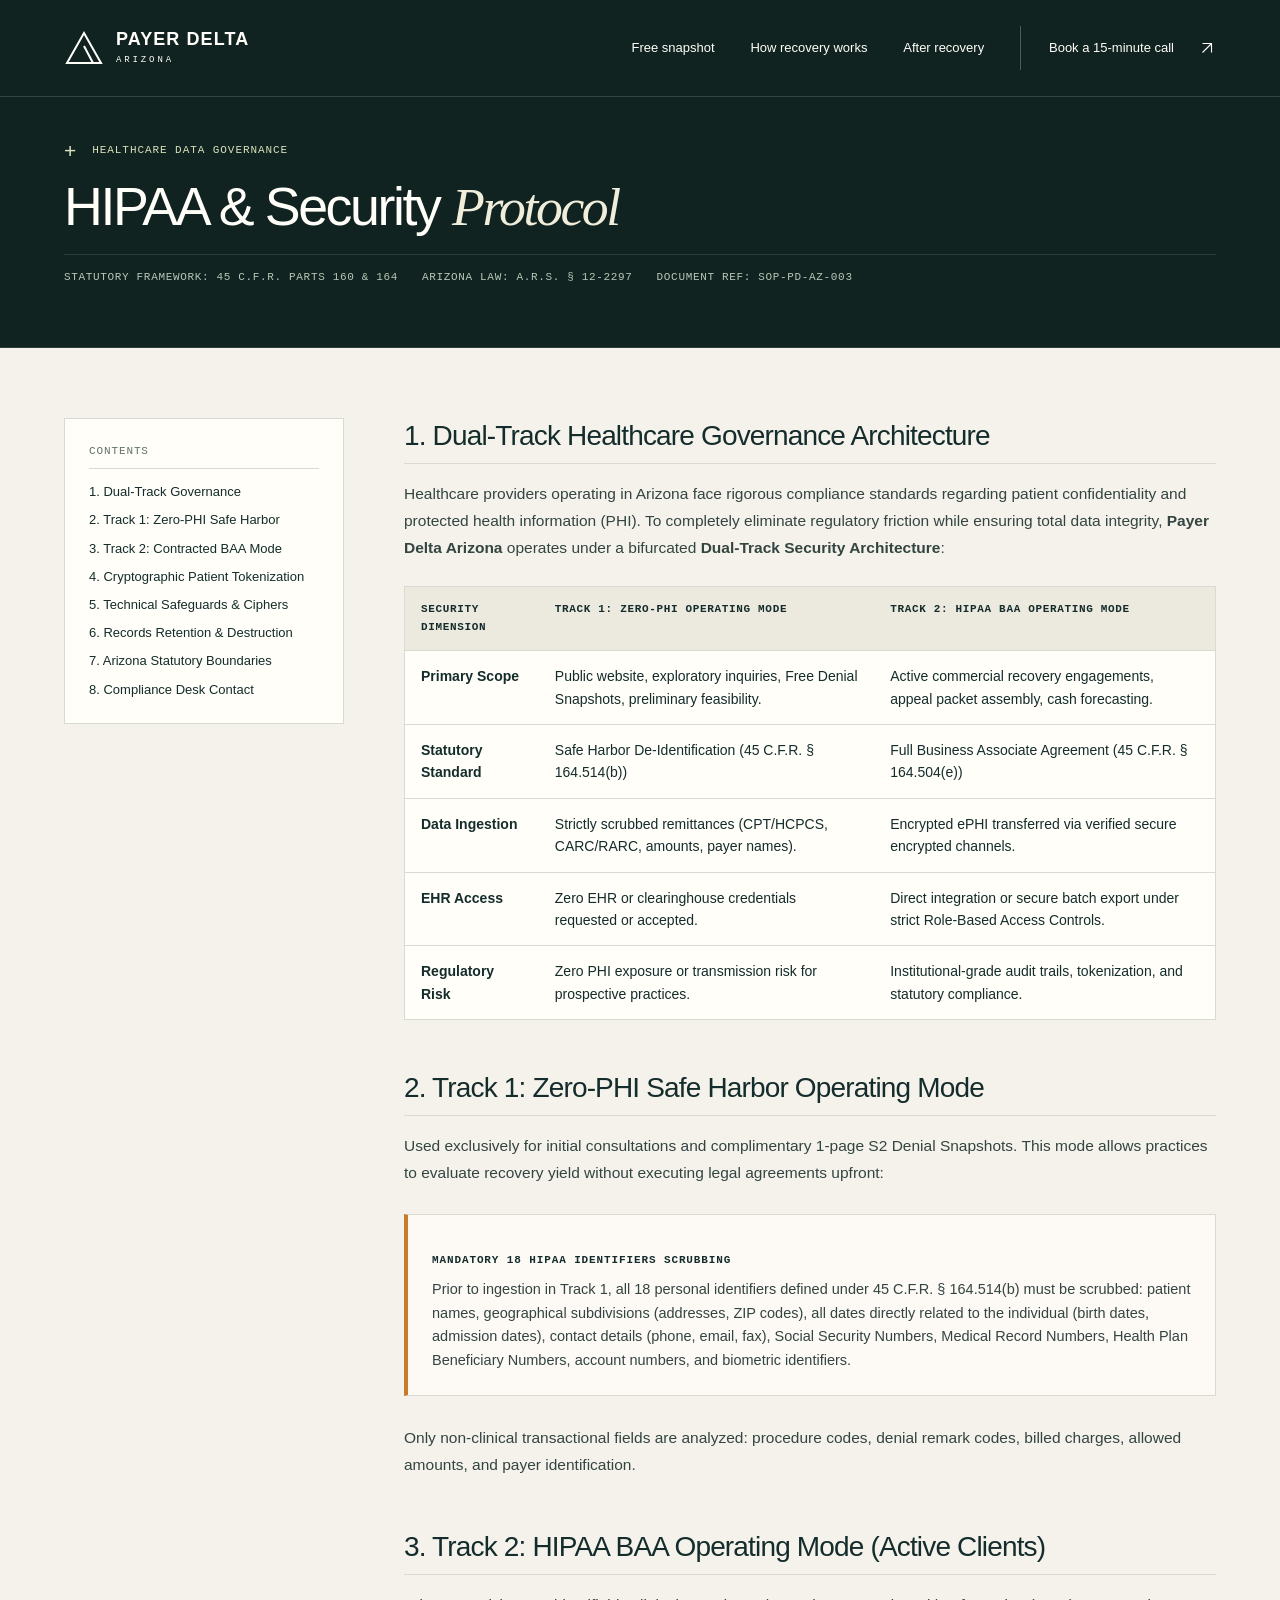
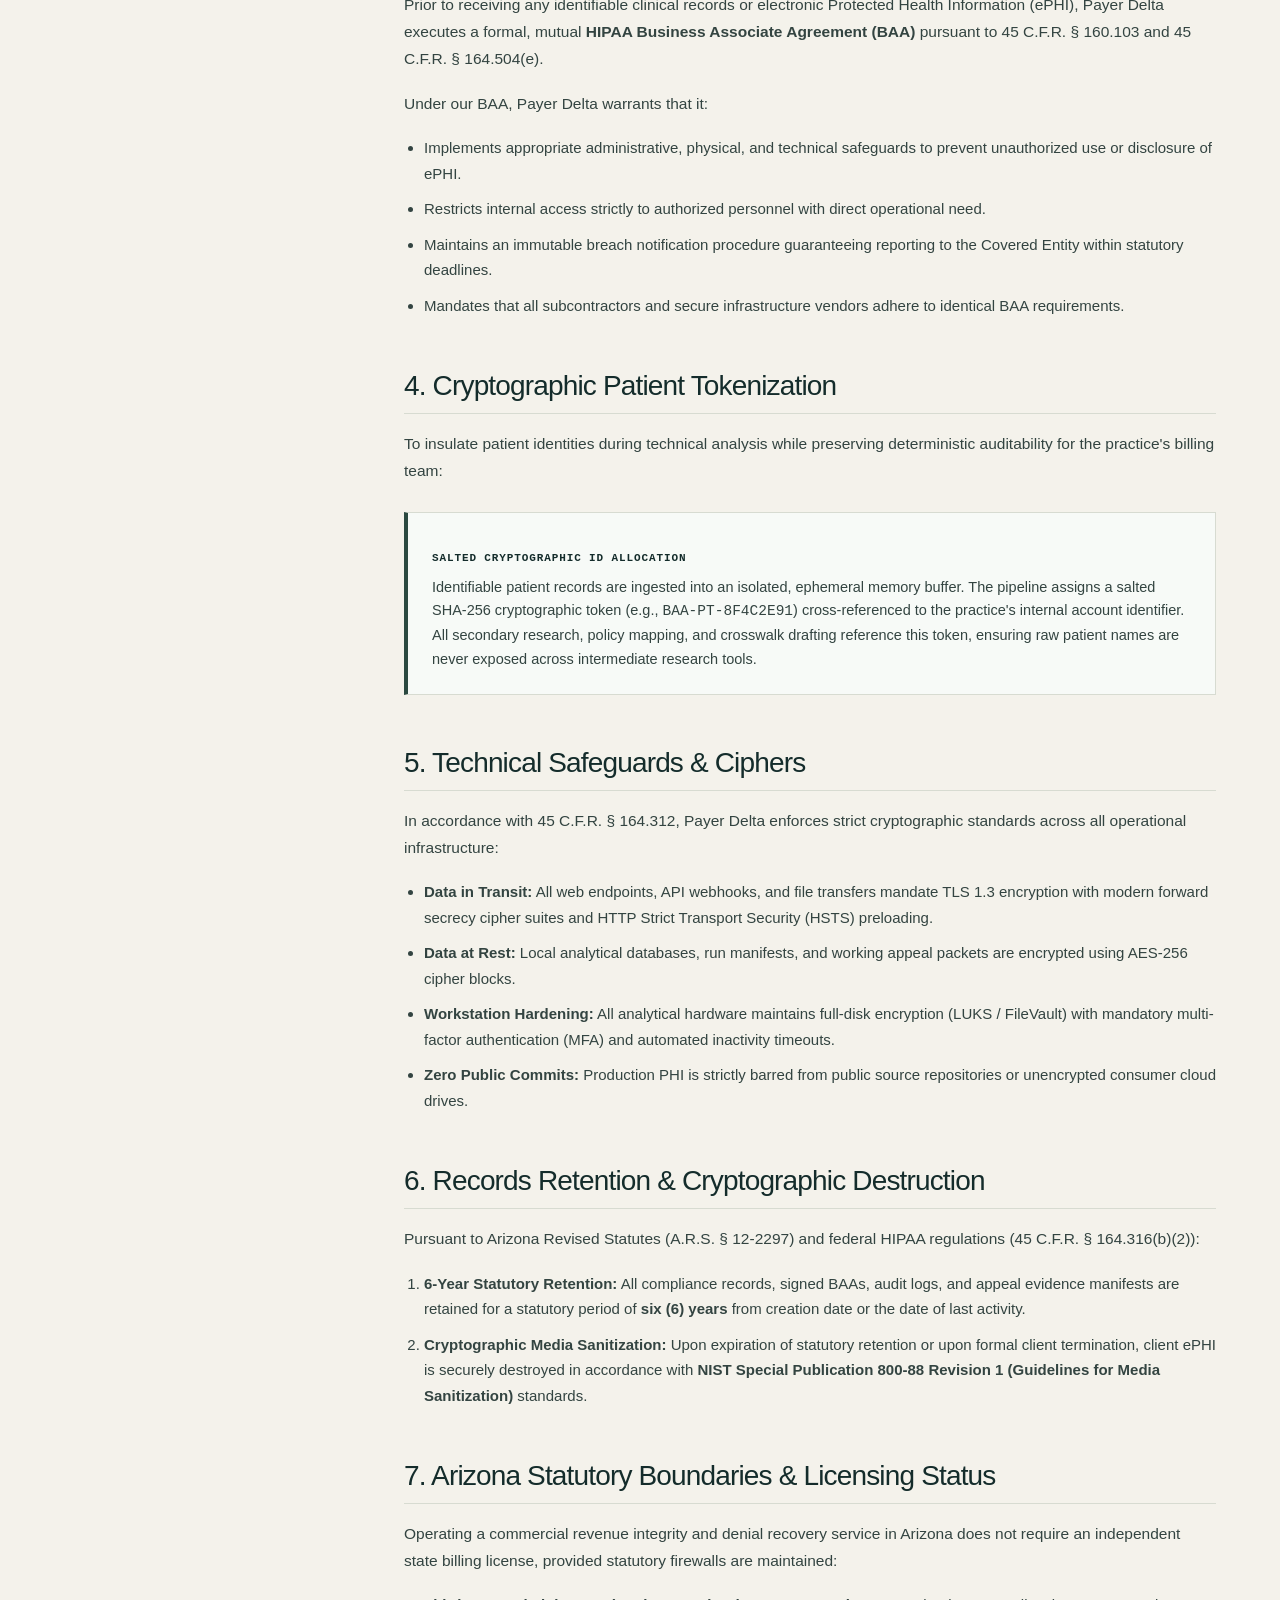
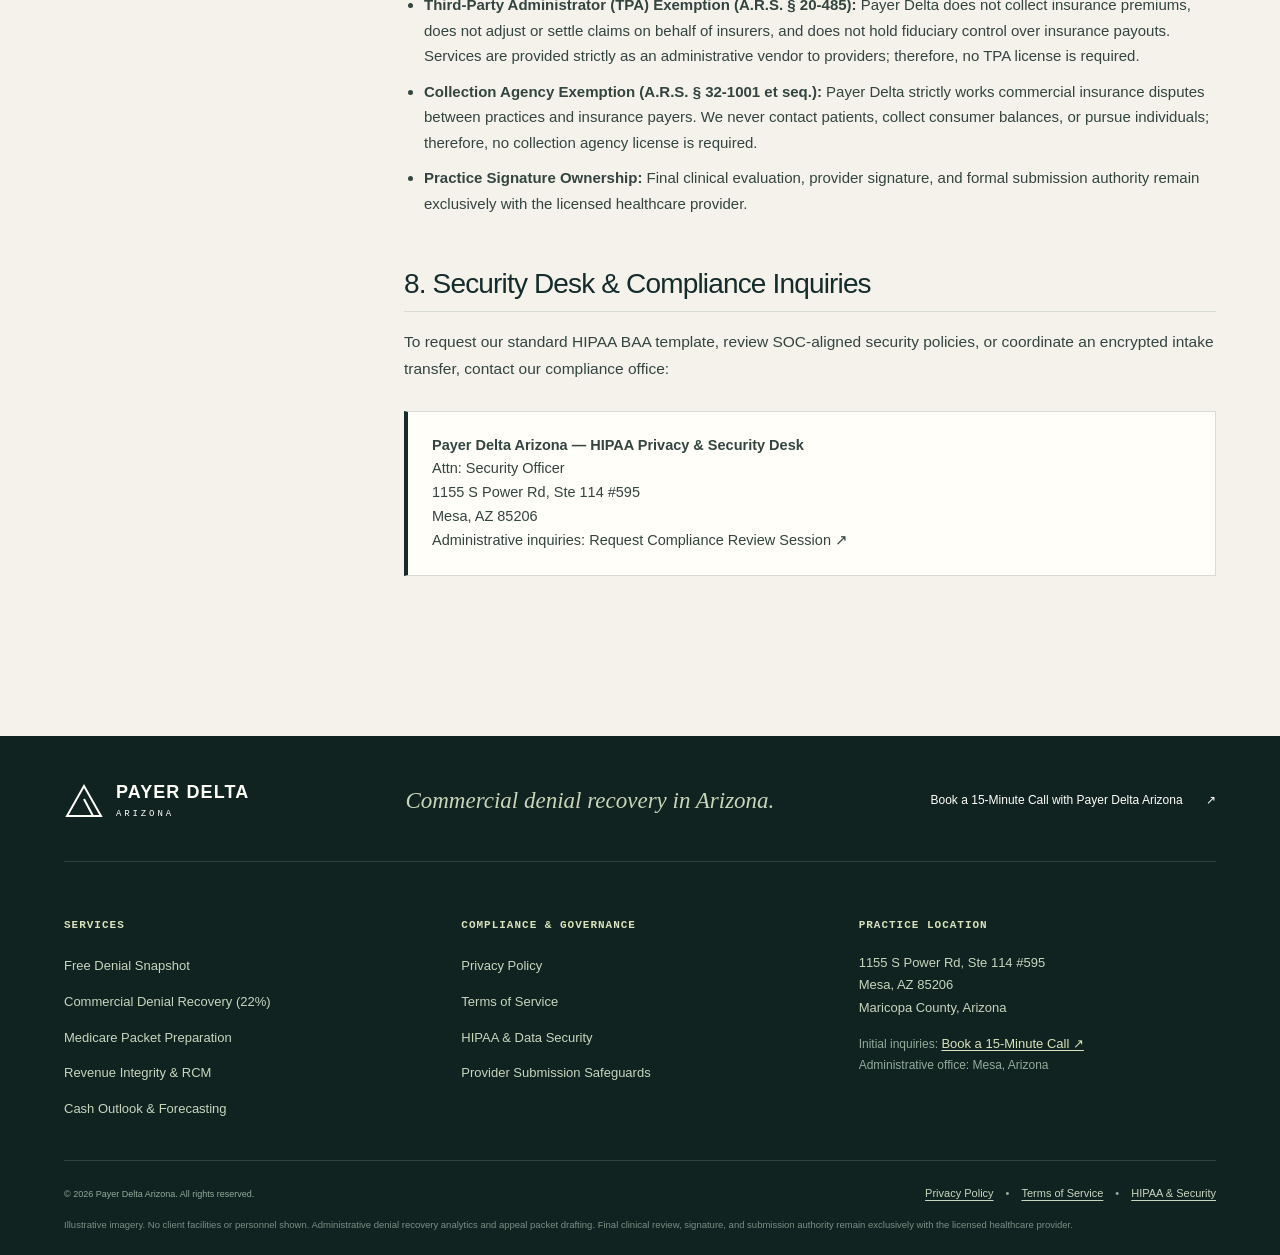
==== commit 108965aa: "feat: add computer desk background imagery behind snapshot sections and remove email address from fo" ====
--- a/hipaa-security.html
+++ b/hipaa-security.html
@@ -166,7 +166,7 @@
             Attn: Security Officer<br>
             1155 S Power Rd, Ste 114 #595<br>
             Mesa, AZ 85206<br>
-            Direct: <a href="mailto:compliance@payerdelta.com">compliance@payerdelta.com</a></p>
+            Administrative inquiries: <a href="https://calendar.app.google/TqcgNrw1Q7ddAnTF8" target="_blank" rel="noopener noreferrer">Request Compliance Review Session ↗</a></p>
           </div>
         </section>
       </article>
@@ -209,8 +209,8 @@
             Maricopa County, Arizona
           </p>
           <p class="footer-contact-info">
-            Initial inquiries: <a href="https://calendar.app.google/TqcgNrw1Q7ddAnTF8" target="_blank" rel="noopener noreferrer">Introductory Call</a><br>
-            Compliance: <span class="mono-contact">compliance@payerdelta.com</span>
+            Initial inquiries: <a href="https://calendar.app.google/TqcgNrw1Q7ddAnTF8" target="_blank" rel="noopener noreferrer">Book a 15-Minute Call ↗</a><br>
+            Administrative office: Mesa, Arizona
           </p>
         </div>
       </div>
--- a/styles.css
+++ b/styles.css
@@ -350,3 +350,51 @@
     gap: 8px;
   }
 }
+
+
+/* ==========================================================================
+   Snapshot Section & Contact Section Desk Imagery Background
+   ========================================================================== */
+.snapshot-section {
+  position: relative;
+  background-color: #e9e1d4;
+  padding-block: clamp(80px, 9vw, 130px);
+  overflow: hidden;
+}
+
+.snapshot-backdrop {
+  position: absolute;
+  inset: 0;
+  width: 100%;
+  height: 100%;
+  background-image: 
+    linear-gradient(90deg, rgba(233, 225, 212, 0.95) 0%, rgba(233, 225, 212, 0.88) 44%, rgba(233, 225, 212, 0.68) 100%),
+    url('/assets/me-at-computer-desk.jpg');
+  background-size: cover;
+  background-position: 72% center;
+  background-repeat: no-repeat;
+  z-index: 0;
+  pointer-events: none;
+}
+
+.snapshot-layout {
+  position: relative;
+  z-index: 1;
+}
+
+.contact-photo {
+  background-position: 65% 50% !important;
+  background-image: 
+    linear-gradient(90deg, rgba(16, 35, 33, 0.94) 0%, rgba(16, 35, 33, 0.82) 50%, rgba(16, 35, 33, 0.65) 100%),
+    url('/assets/me-at-computer-desk.jpg') !important;
+  background-size: cover !important;
+}
+
+@media(max-width: 760px) {
+  .snapshot-backdrop {
+    background-image: 
+      linear-gradient(180deg, rgba(233, 225, 212, 0.96) 0%, rgba(233, 225, 212, 0.88) 55%, rgba(233, 225, 212, 0.74) 100%),
+      url('/assets/me-at-computer-desk.jpg');
+    background-position: center top;
+  }
+}
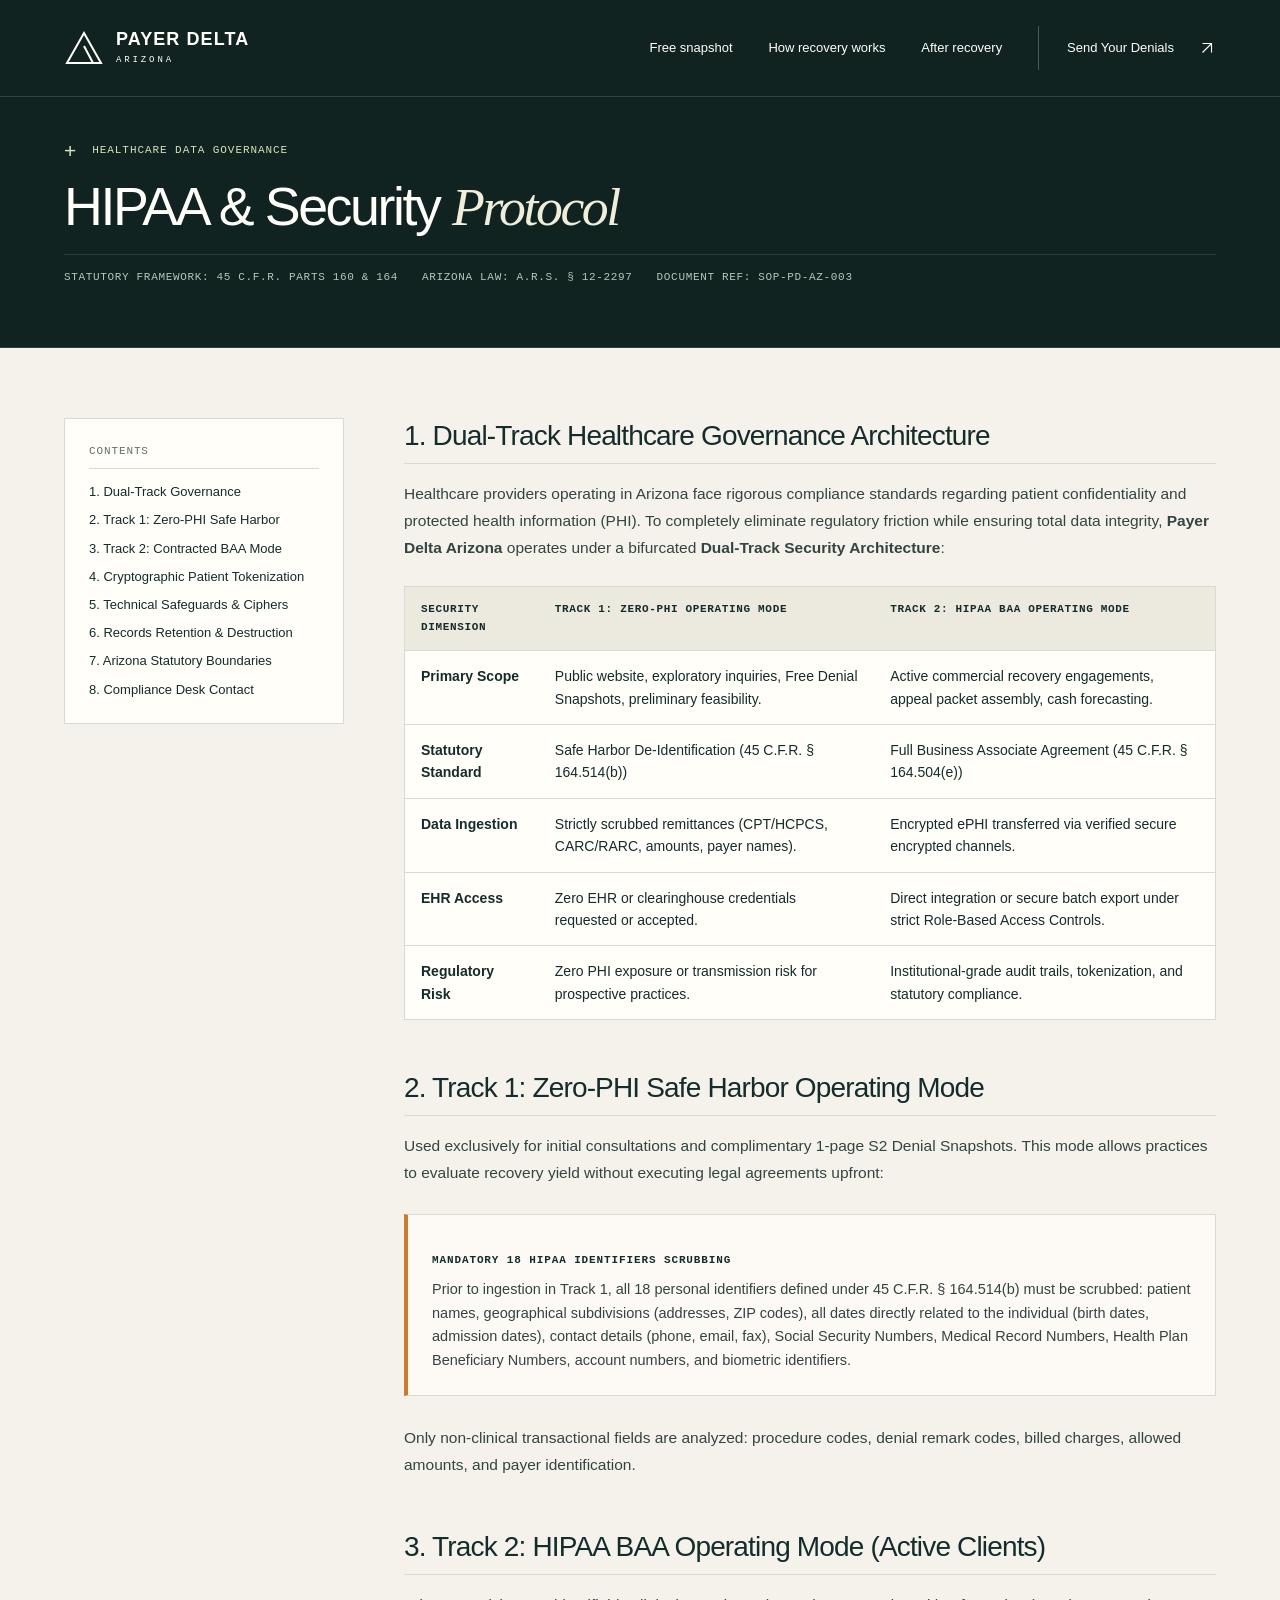
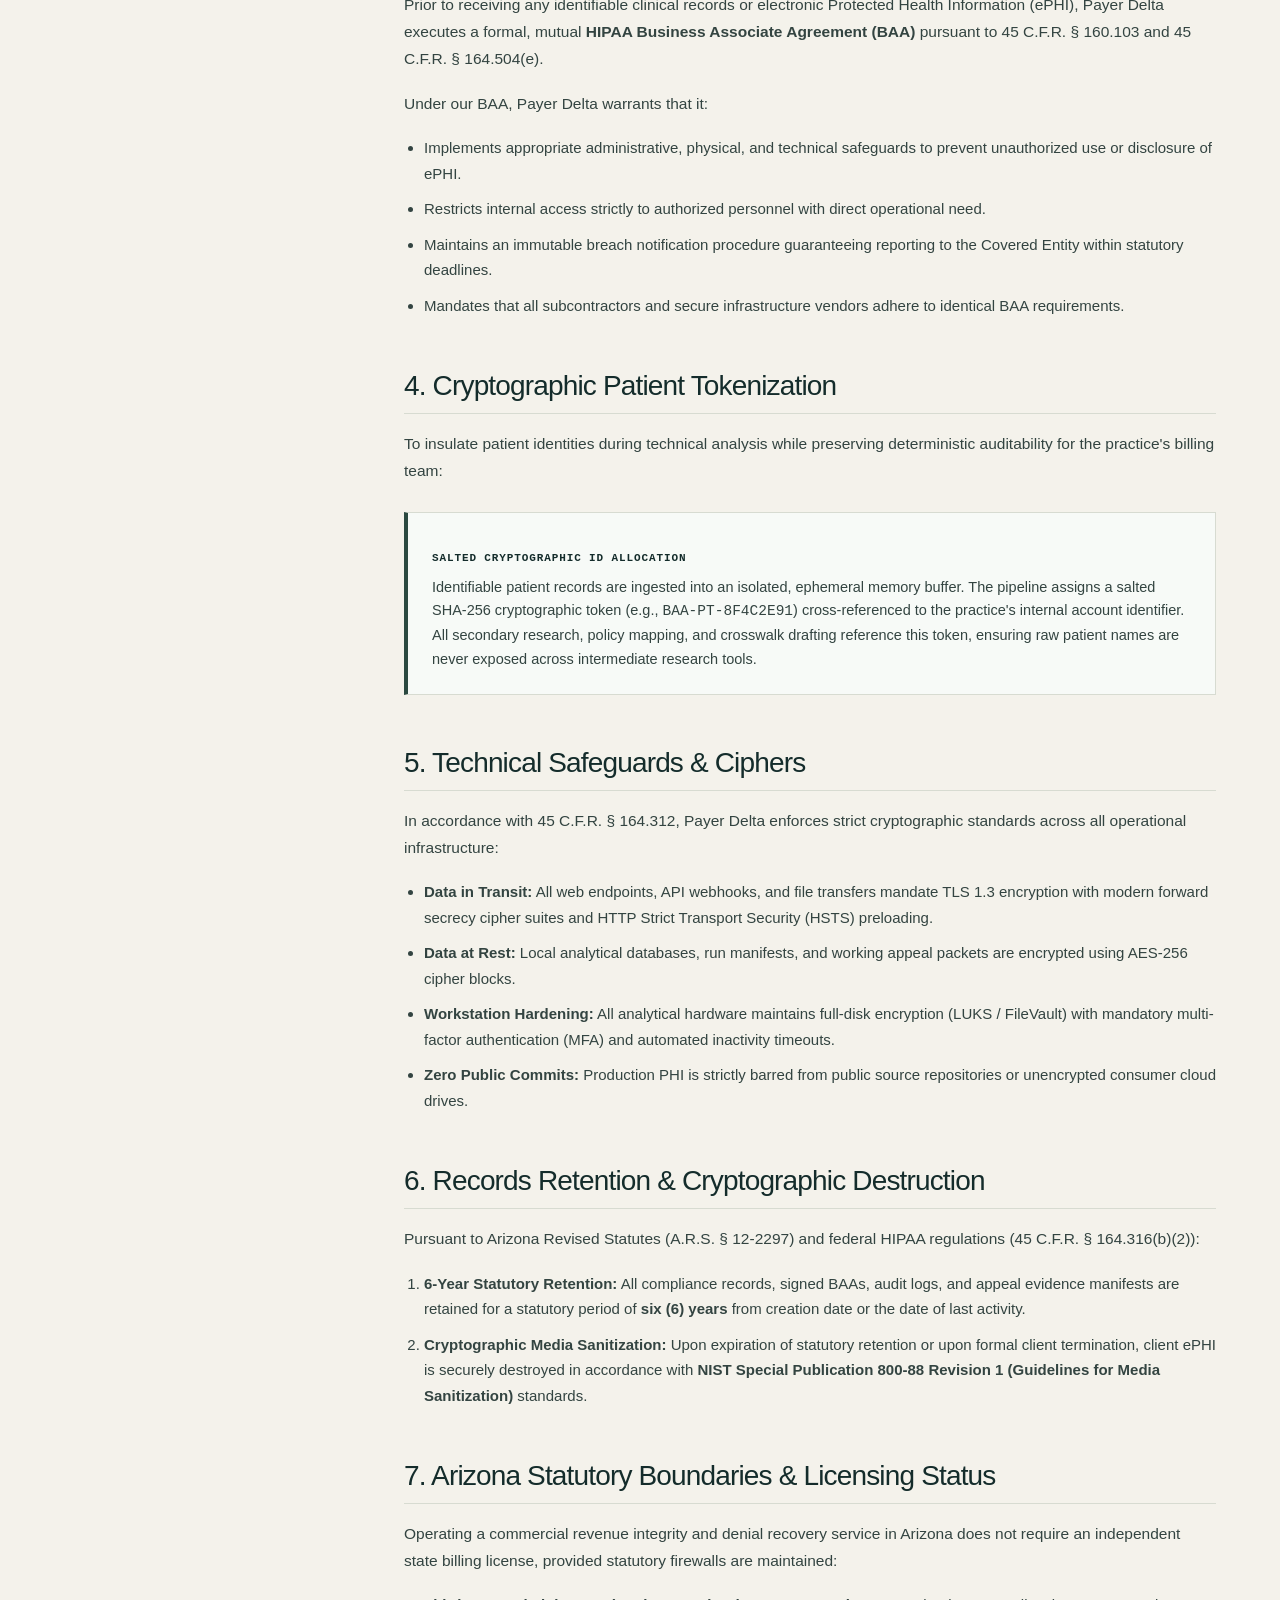
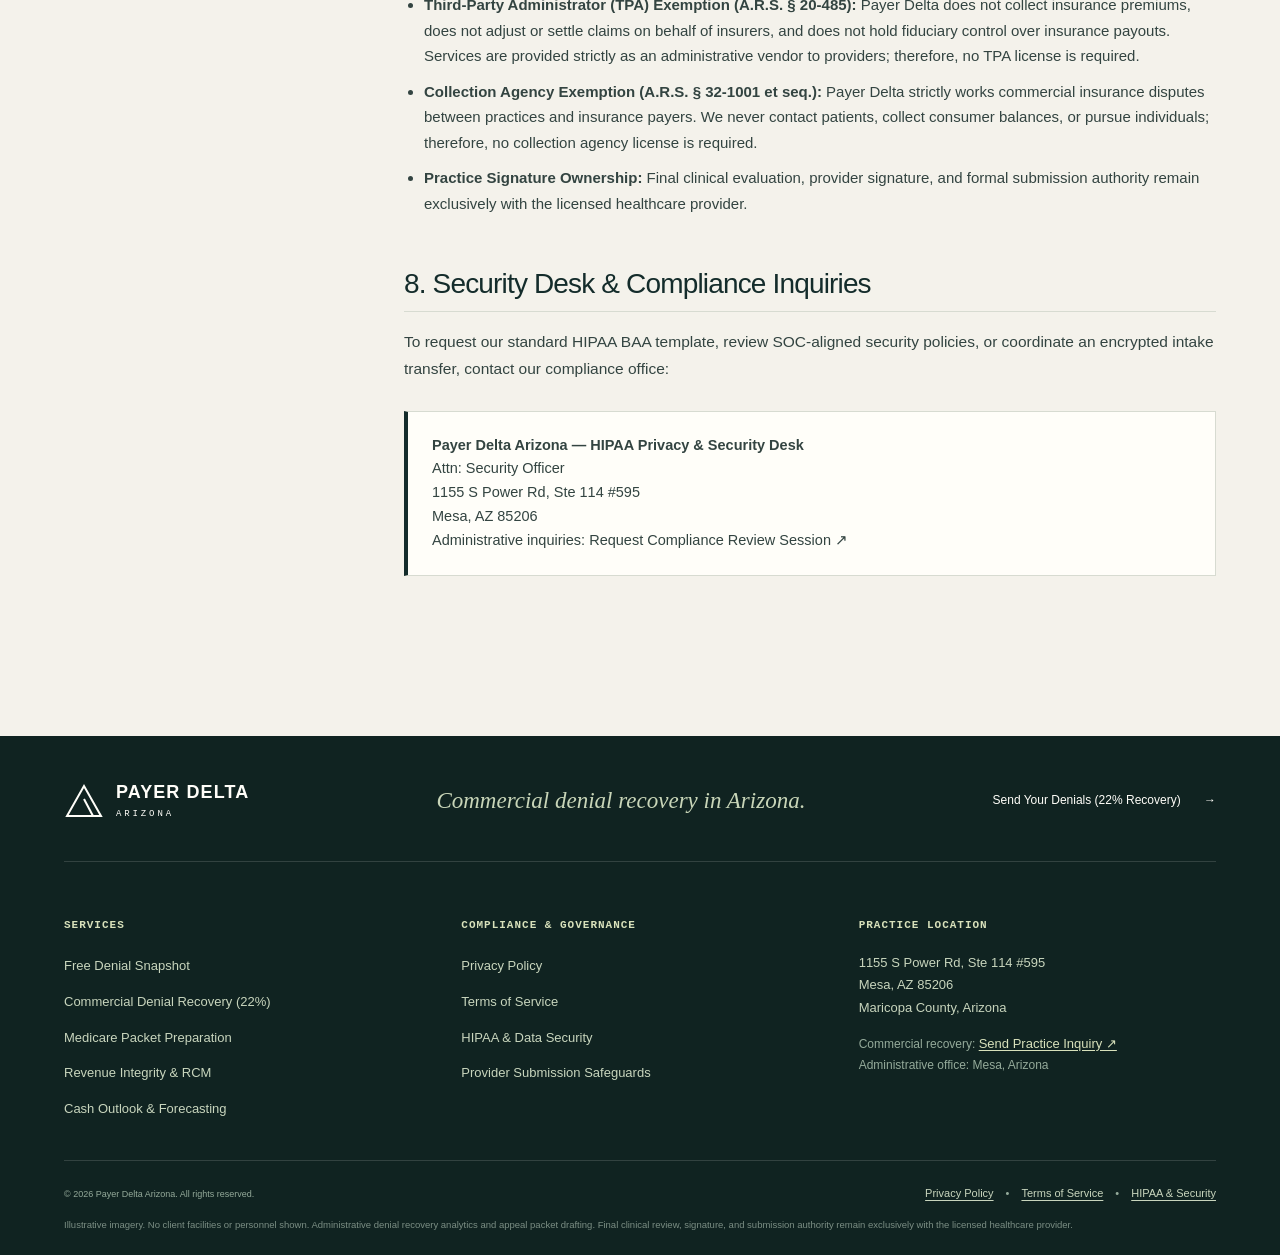
==== commit cf362c5b: "feat: replace repetitive 15-min call CTAs with direct denial recovery message form and send denials " ====
--- a/hipaa-security.html
+++ b/hipaa-security.html
@@ -21,7 +21,7 @@
       <button class="menu-toggle" type="button" aria-expanded="false" aria-controls="main-nav"><span class="menu-label">Menu</span><span class="menu-lines" aria-hidden="true"></span></button>
       <nav class="main-nav" id="main-nav" aria-label="Main navigation">
         <a href="/#snapshot">Free snapshot</a><a href="/#recovery">How recovery works</a><a href="/#after-recovery">After recovery</a>
-        <a class="nav-cta" href="/#start">Book a 15-minute call <svg aria-hidden="true"><use href="#north-east"/></svg></a>
+        <a class="nav-cta" href="/#start">Send Your Denials <svg aria-hidden="true"><use href="#north-east"/></svg></a>
       </nav>
     </div>
   </header>
@@ -178,7 +178,7 @@
       <div class="footer-top">
         <a class="brand" href="/" aria-label="Payer Delta Arizona home"><svg aria-hidden="true"><use href="#delta"/></svg><span>PAYER DELTA<small>ARIZONA</small></span></a>
         <p>Commercial denial recovery in Arizona.</p>
-        <a class="footer-contact" href="https://calendar.app.google/TqcgNrw1Q7ddAnTF8" target="_blank" rel="noopener noreferrer">Book a 15-Minute Call with Payer Delta Arizona <span aria-hidden="true">↗</span></a>
+        <a class="footer-contact" href="/#start">Send Your Denials (22% Recovery) <span aria-hidden="true">→</span></a>
       </div>
 
       <div class="footer-middle">
@@ -209,7 +209,7 @@
             Maricopa County, Arizona
           </p>
           <p class="footer-contact-info">
-            Initial inquiries: <a href="https://calendar.app.google/TqcgNrw1Q7ddAnTF8" target="_blank" rel="noopener noreferrer">Book a 15-Minute Call ↗</a><br>
+            Commercial recovery: <a href="/#start">Send Practice Inquiry ↗</a><br>
             Administrative office: Mesa, Arizona
           </p>
         </div>
--- a/styles.css
+++ b/styles.css
@@ -398,3 +398,147 @@
     background-position: center top;
   }
 }
+
+
+/* ==========================================================================
+   Denial Recovery Intake & Direct Message Form
+   ========================================================================== */
+.contact-grid {
+  display: grid;
+  grid-template-columns: 1fr 1.15fr;
+  gap: clamp(35px, 5.5vw, 75px);
+  align-items: start;
+}
+
+.contact-copy-col {
+  max-width: 520px;
+}
+
+.contact-copy-col h2 {
+  font-size: clamp(40px, 4.8vw, 68px);
+  line-height: 1.05;
+  letter-spacing: -0.055em;
+  margin-bottom: 22px;
+}
+
+.contact-copy-col h2 em {
+  color: #d5ddbf;
+}
+
+.contact-copy-col > p {
+  font-size: 15.5px;
+  line-height: 1.75;
+  color: #d0dace;
+  margin-bottom: 18px;
+}
+
+.call-obscure-note {
+  font-size: 13px;
+  color: #9cb2a3;
+  margin-top: 24px;
+}
+
+.call-obscure-note a {
+  color: var(--sage);
+  text-decoration: underline;
+  text-underline-offset: 3px;
+  font-weight: 500;
+}
+
+.call-obscure-note a:hover {
+  color: var(--white);
+}
+
+.denial-intake-form {
+  background: rgba(16, 35, 33, 0.92);
+  border: 1px solid rgba(255, 255, 255, 0.22);
+  backdrop-filter: blur(12px);
+  padding: clamp(24px, 4vw, 38px);
+  box-shadow: 0 20px 45px rgba(0, 0, 0, 0.4);
+}
+
+.form-group {
+  margin-bottom: 16px;
+}
+
+.form-group label {
+  display: block;
+  font-family: var(--mono);
+  font-size: 10px;
+  letter-spacing: 0.08em;
+  text-transform: uppercase;
+  color: var(--sage);
+  margin-bottom: 7px;
+}
+
+.form-input, .form-textarea {
+  width: 100%;
+  background: rgba(255, 255, 255, 0.08);
+  border: 1px solid rgba(255, 255, 255, 0.22);
+  color: var(--white);
+  font-family: var(--sans);
+  font-size: 14.5px;
+  padding: 13px 15px;
+  outline: none;
+  transition: border-color 0.2s, background 0.2s;
+  border-radius: 0;
+  box-sizing: border-box;
+}
+
+.form-input::placeholder, .form-textarea::placeholder {
+  color: rgba(255, 255, 255, 0.45);
+  font-size: 13.5px;
+}
+
+.form-input:focus, .form-textarea:focus {
+  border-color: var(--sage);
+  background: rgba(255, 255, 255, 0.14);
+}
+
+.form-textarea {
+  resize: vertical;
+  min-height: 85px;
+}
+
+.denial-intake-form .button {
+  width: 100%;
+  justify-content: space-between;
+  margin-top: 10px;
+  border: none;
+  cursor: pointer;
+}
+
+.form-disclaimer {
+  font-size: 10.5px;
+  line-height: 1.6;
+  color: #94aa9a;
+  margin-top: 14px;
+}
+
+.intake-success-box {
+  background: rgba(16, 35, 33, 0.95);
+  border: 1px solid var(--sage);
+  padding: 35px 30px;
+  text-align: center;
+}
+
+.intake-success-box h3 {
+  font-size: 24px;
+  letter-spacing: -0.03em;
+  color: var(--white);
+  margin-bottom: 12px;
+}
+
+.intake-success-box p {
+  font-size: 14.5px;
+  line-height: 1.7;
+  color: #d0dace;
+  margin-bottom: 20px;
+}
+
+@media(max-width: 900px) {
+  .contact-grid {
+    grid-template-columns: 1fr;
+    gap: 40px;
+  }
+}
